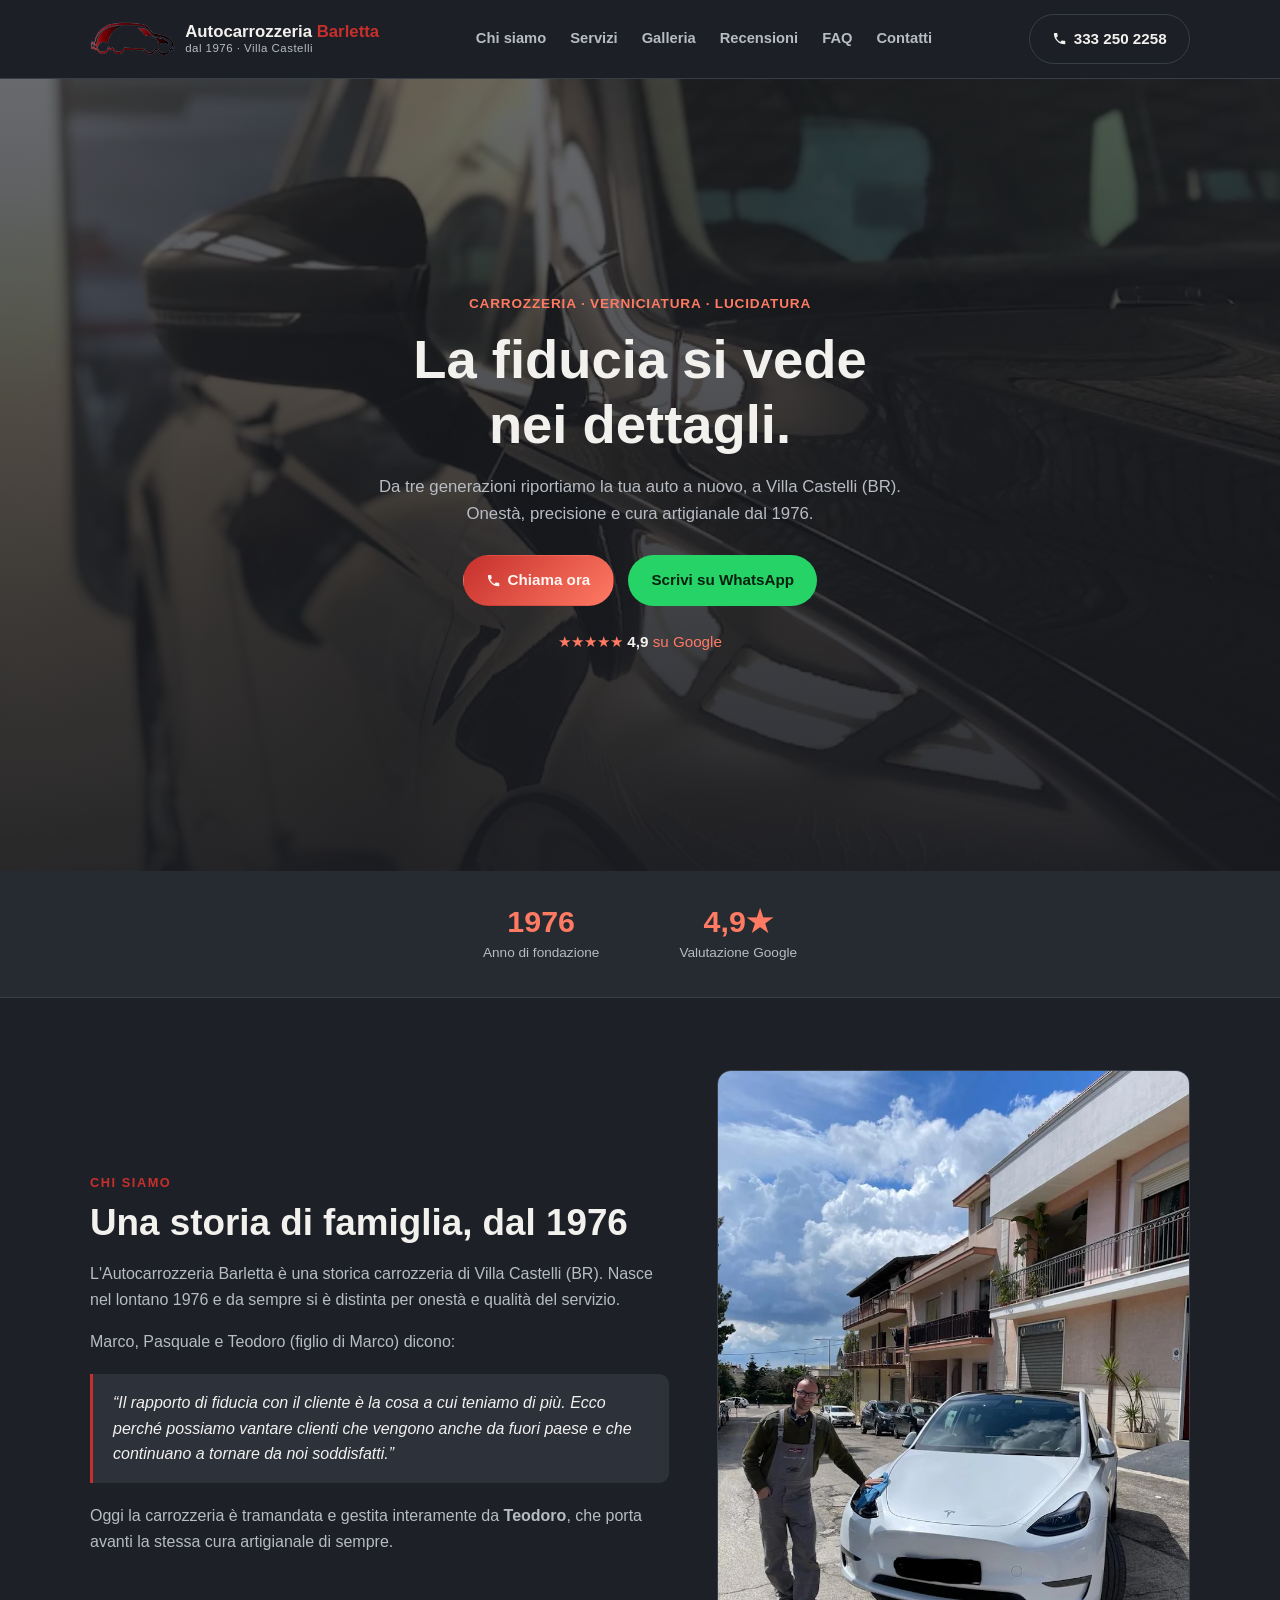
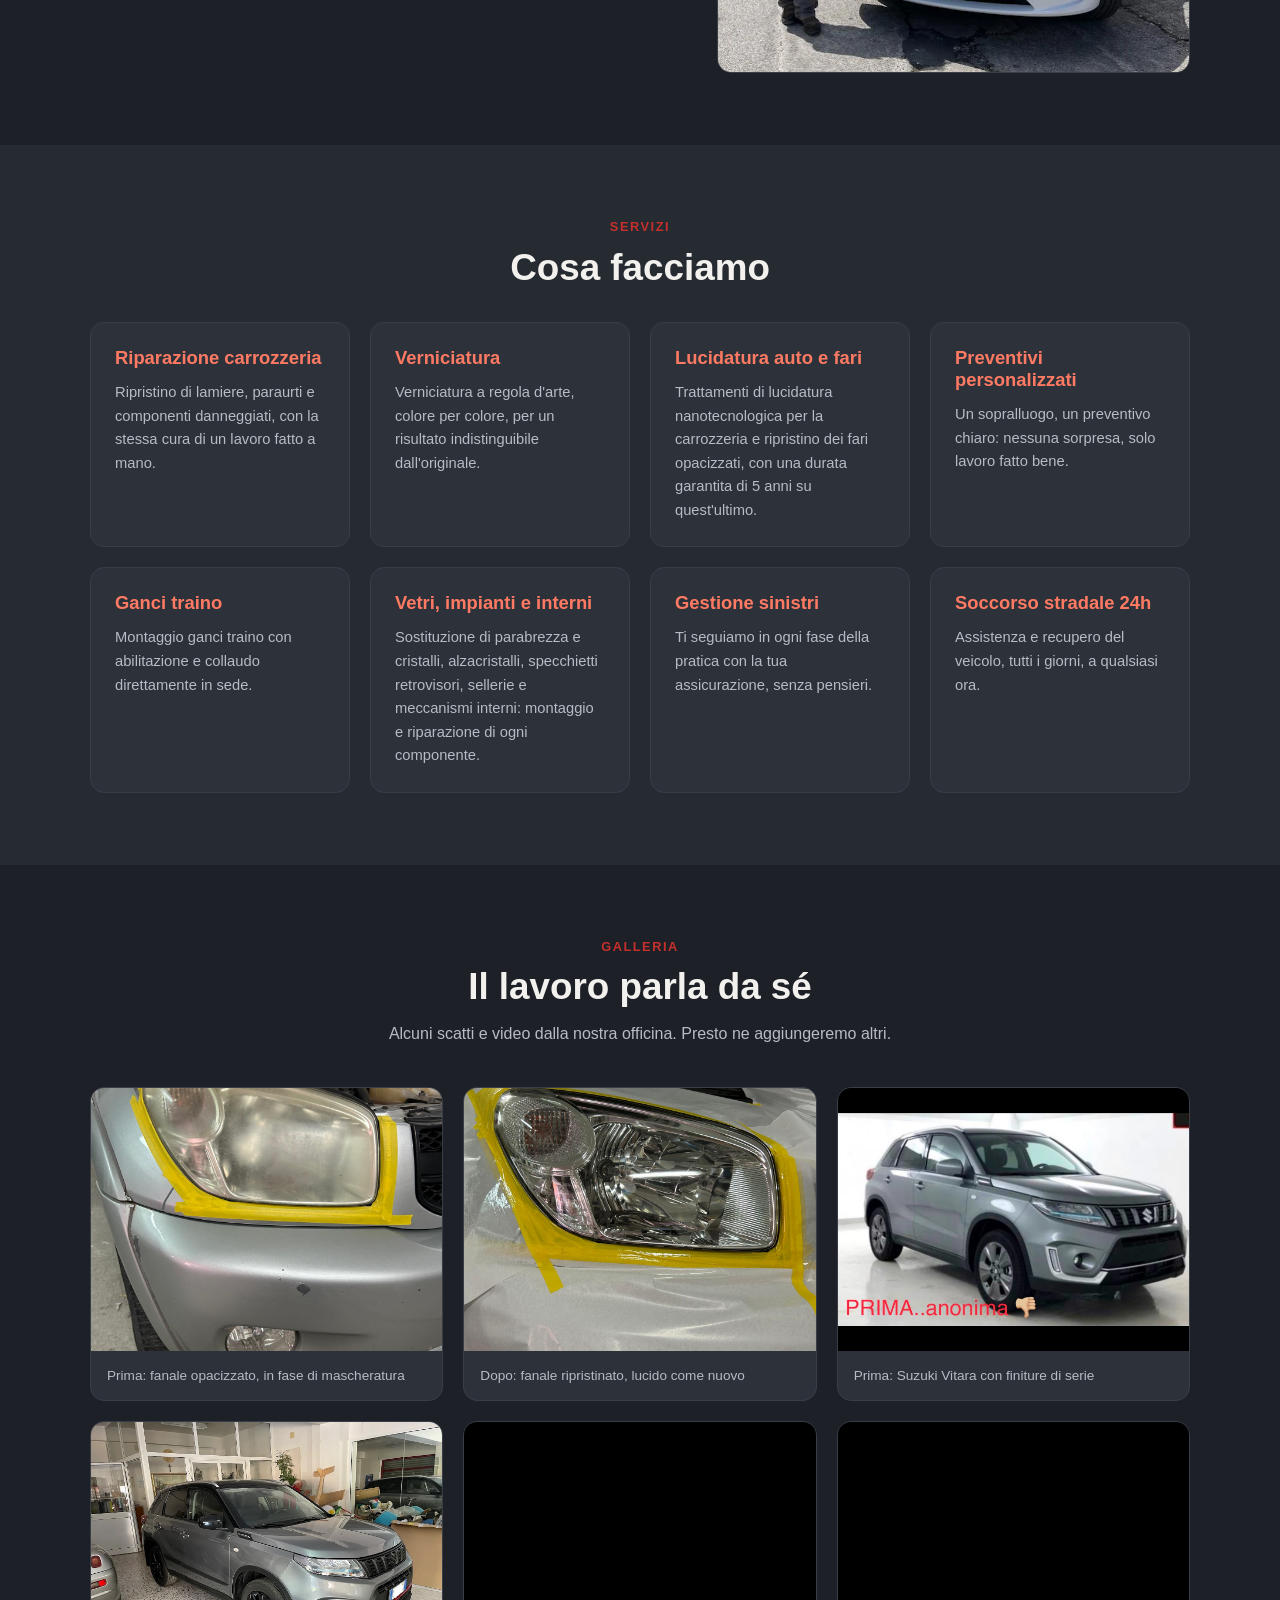
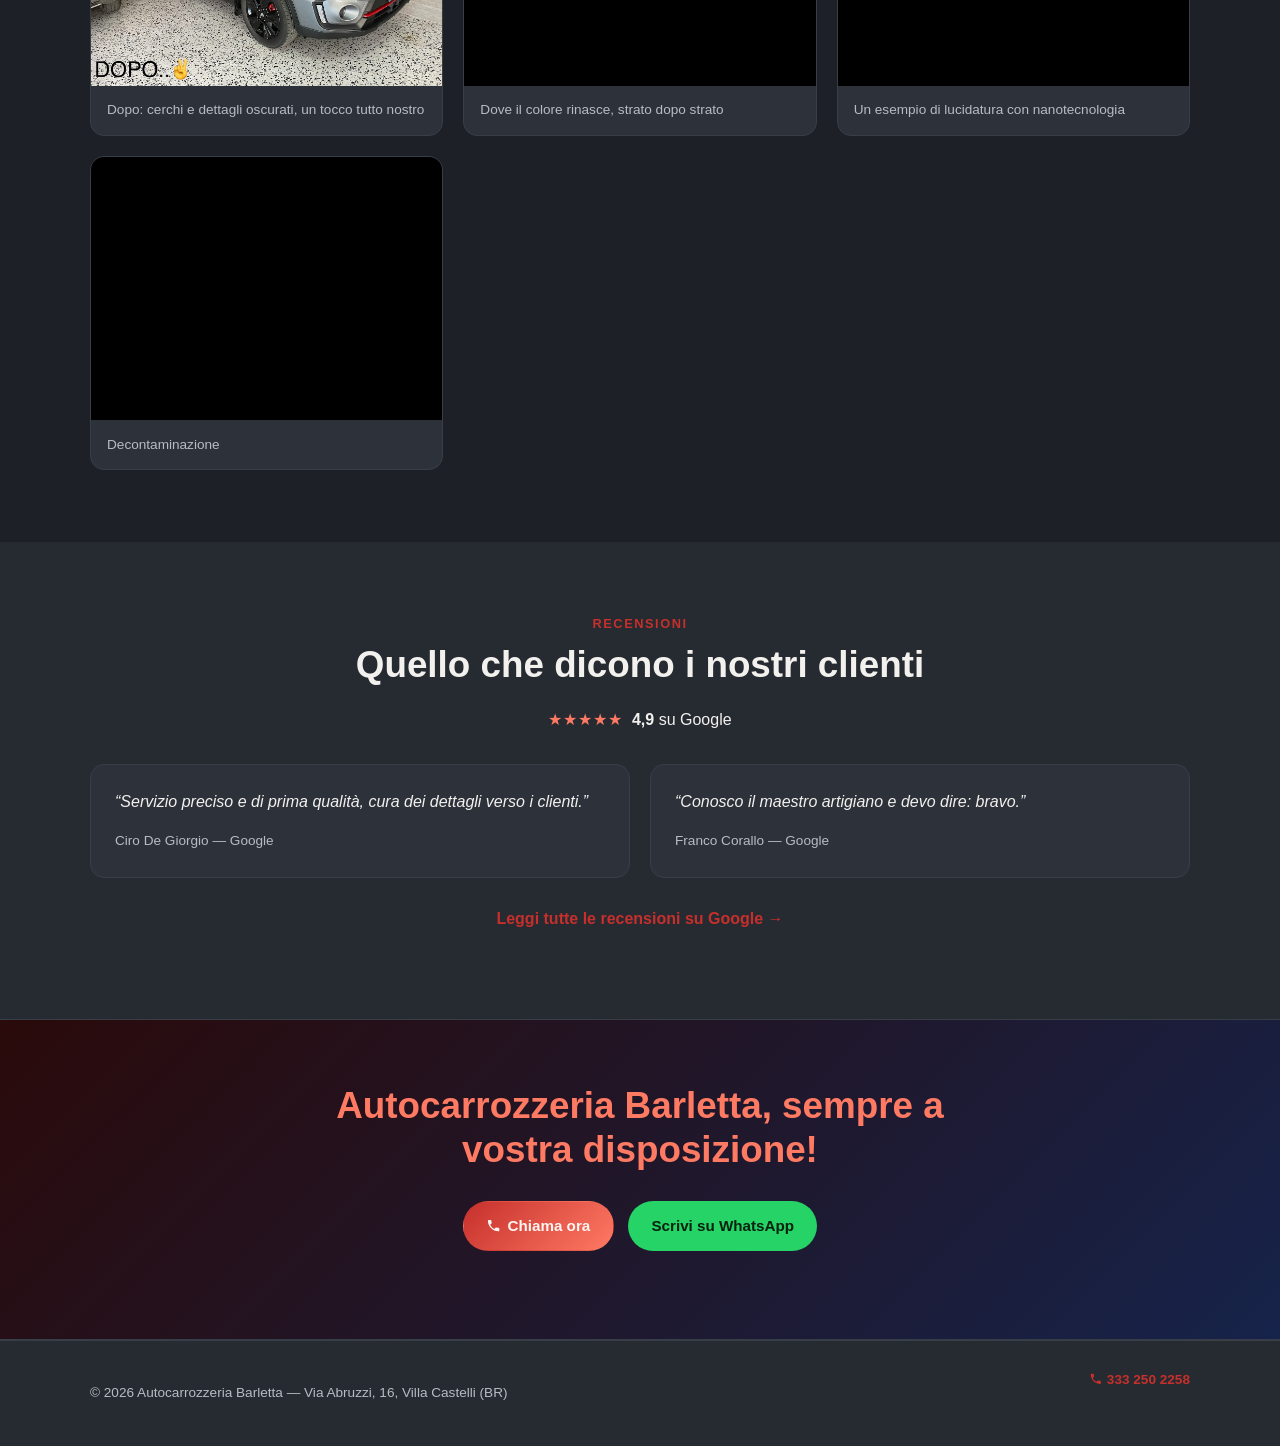
==== index.html @ 43b6ced4 "Ripristina l'autoplay dei video della galleria, rimuove il FAB WhatsApp Aggiunto l'attributo autopla" ====
<!DOCTYPE html>
<html lang="it">
<head>
<!-- Google tag (gtag.js) -->
<script async src="https://www.googletagmanager.com/gtag/js?id=G-PMMYER9CR0"></script>
<script>
  window.dataLayer = window.dataLayer || [];
  function gtag(){dataLayer.push(arguments);}
  gtag('js', new Date());

  gtag('config', 'G-PMMYER9CR0');
</script>
<meta charset="UTF-8">
<meta name="viewport" content="width=device-width, initial-scale=1.0">
<title>Autocarrozzeria Barletta | Carrozzeria a Villa Castelli (BR) dal 1976</title>
<meta name="description" content="Autocarrozzeria Barletta: riparazione carrozzeria, verniciatura, lucidatura fari e nanotecnologica, gestione sinistri, soccorso stradale 24h. A Villa Castelli (BR), al servizio di tutta la Puglia dal 1976.">
<meta name="robots" content="index, follow">
<meta name="author" content="Autocarrozzeria Barletta">
<link rel="canonical" href="https://autocarrozzeriabarletta.github.io/">

<!-- Geo / Local SEO -->
<meta name="geo.region" content="IT-BR">
<meta name="geo.placename" content="Villa Castelli">
<meta name="geo.position" content="40.585276;17.4766417">
<meta name="ICBM" content="40.585276, 17.4766417">

<!-- Open Graph -->
<meta property="og:type" content="business.business">
<meta property="og:locale" content="it_IT">
<meta property="og:title" content="Autocarrozzeria Barletta | Villa Castelli (BR) dal 1976">
<meta property="og:description" content="Riparazione carrozzeria, verniciatura, lucidatura fari e gestione sinistri. Al servizio di Villa Castelli e di tutta la Puglia dal 1976.">
<meta property="og:url" content="https://autocarrozzeriabarletta.github.io/">
<meta property="og:image" content="https://autocarrozzeriabarletta.github.io/assets/img/immagine-sfondo.webp">
<meta property="og:site_name" content="Autocarrozzeria Barletta">

<!-- Twitter Card -->
<meta name="twitter:card" content="summary_large_image">
<meta name="twitter:title" content="Autocarrozzeria Barletta | Villa Castelli (BR) dal 1976">
<meta name="twitter:description" content="Riparazione carrozzeria, verniciatura, lucidatura fari e gestione sinistri. Al servizio di Villa Castelli e di tutta la Puglia dal 1976.">
<meta name="twitter:image" content="https://autocarrozzeriabarletta.github.io/assets/img/immagine-sfondo.webp">

<link rel="icon" href="assets/img/logo-icon.png">
<link rel="stylesheet" href="styles.css?v=3">

<script type="application/ld+json">
{
  "@context": "https://schema.org",
  "@type": "AutoBodyShop",
  "name": "Autocarrozzeria Barletta",
  "image": "https://autocarrozzeriabarletta.github.io/assets/img/immagine-sfondo.webp",
  "logo": "https://autocarrozzeriabarletta.github.io/assets/img/logo.png",
  "url": "https://autocarrozzeriabarletta.github.io/",
  "telephone": "+393332502258",
  "email": "teodorobarletta@gmail.com",
  "priceRange": "€€",
  "foundingDate": "1976",
  "address": {
    "@type": "PostalAddress",
    "streetAddress": "Via Abruzzi, 16",
    "addressLocality": "Villa Castelli",
    "postalCode": "72029",
    "addressRegion": "BR",
    "addressCountry": "IT"
  },
  "geo": {
    "@type": "GeoCoordinates",
    "latitude": 40.585276,
    "longitude": 17.4766417
  },
  "hasMap": "https://www.google.com/maps/place/Autocarrozzeria+Barletta/@40.585276,17.4740668,708m/data=!3m2!1e3!4b1!4m6!3m5!1s0x134657f9acc32b2b:0xba12a68ed8a36a6f!8m2!3d40.585276!4d17.4766417!16s%2Fg%2F1vp2y6l9",
  "openingHoursSpecification": [
    {
      "@type": "OpeningHoursSpecification",
      "dayOfWeek": ["Monday", "Tuesday", "Wednesday", "Thursday", "Friday"],
      "opens": "08:00",
      "closes": "13:00"
    },
    {
      "@type": "OpeningHoursSpecification",
      "dayOfWeek": ["Monday", "Tuesday", "Wednesday", "Thursday", "Friday"],
      "opens": "15:00",
      "closes": "19:00"
    }
  ],
  "areaServed": {
    "@type": "GeoCircle",
    "geoMidpoint": {
      "@type": "GeoCoordinates",
      "latitude": 40.585276,
      "longitude": 17.4766417
    },
    "geoRadius": "300000"
  },
  "aggregateRating": {
    "@type": "AggregateRating",
    "ratingValue": "4.9",
    "reviewCount": "13"
  },
  "review": [
    {
      "@type": "Review",
      "author": { "@type": "Person", "name": "Ciro De Giorgio" },
      "reviewRating": { "@type": "Rating", "ratingValue": "5" },
      "reviewBody": "Servizio preciso e di prima qualità, cura dei dettagli verso i clienti."
    },
    {
      "@type": "Review",
      "author": { "@type": "Person", "name": "Franco Corallo" },
      "reviewRating": { "@type": "Rating", "ratingValue": "5" },
      "reviewBody": "Conosco il maestro artigiano e devo dire: bravo."
    }
  ]
}
</script>
</head>
<body>

<header class="site-header" id="top">
  <div class="container header-inner">
    <a class="brand" href="#top">
      <img class="brand-logo" src="assets/img/logo-icon.png" alt="Autocarrozzeria Barletta">
      <span class="brand-text">
        <span class="brand-name">Autocarrozzeria <strong>Barletta</strong></span>
        <span class="brand-tag">dal 1976 &middot; Villa Castelli</span>
      </span>
    </a>

    <nav class="main-nav" id="main-nav">
      <a href="#chi-siamo">Chi siamo</a>
      <a href="#servizi">Servizi</a>
      <a href="#galleria">Galleria</a>
      <a href="#recensioni">Recensioni</a>
      <a href="faq.html">FAQ</a>
      <a href="contatti.html">Contatti</a>
    </nav>

    <div class="header-actions">
      <a class="btn btn-ghost header-call" href="tel:+393332502258"><svg class="icon-phone" viewBox="0 0 24 24" width="1em" height="1em" fill="currentColor" aria-hidden="true"><path d="M6.62 10.79c1.44 2.83 3.76 5.14 6.59 6.59l2.2-2.2c.27-.27.67-.36 1.02-.24 1.12.37 2.33.57 3.57.57.55 0 1 .45 1 1V20c0 .55-.45 1-1 1-9.39 0-17-7.61-17-17 0-.55.45-1 1-1h3.5c.55 0 1 .45 1 1 0 1.25.2 2.45.57 3.57.11.35.03.74-.25 1.02l-2.2 2.2z"/></svg> 333 250 2258</a>
      <button class="nav-toggle" id="nav-toggle" aria-label="Apri menu" aria-expanded="false">
        <span></span><span></span><span></span>
      </button>
    </div>
  </div>
</header>

<main>

  <!-- HERO -->
  <section class="hero">
    <div class="hero-media" aria-hidden="true">
      <video autoplay muted loop playsinline preload="auto" poster="assets/img/immagine-sfondo.webp">
        <source src="assets/video/lavorazione-1.mp4" type="video/mp4">
      </video>
      <div class="hero-overlay"></div>
    </div>
    <div class="container hero-content">
      <p class="eyelash">Carrozzeria &middot; Verniciatura &middot; Lucidatura</p>
      <h1><span class="reveal-word">La fiducia</span> <span class="reveal-word">si vede</span> <span class="reveal-word">nei dettagli.</span></h1>
      <p class="hero-sub">Da tre generazioni riportiamo la tua auto a nuovo, a Villa Castelli (BR). Onestà, precisione e cura artigianale dal 1976.</p>
      <div class="hero-cta">
        <a class="btn btn-primary" href="tel:+393332502258"><svg class="icon-phone" viewBox="0 0 24 24" width="1em" height="1em" fill="currentColor" aria-hidden="true"><path d="M6.62 10.79c1.44 2.83 3.76 5.14 6.59 6.59l2.2-2.2c.27-.27.67-.36 1.02-.24 1.12.37 2.33.57 3.57.57.55 0 1 .45 1 1V20c0 .55-.45 1-1 1-9.39 0-17-7.61-17-17 0-.55.45-1 1-1h3.5c.55 0 1 .45 1 1 0 1.25.2 2.45.57 3.57.11.35.03.74-.25 1.02l-2.2 2.2z"/></svg> Chiama ora</a>
        <a class="btn btn-whatsapp" href="https://wa.me/393332502258?text=Ciao%2C%20vorrei%20informazioni%20e%20un%20preventivo" target="_blank" rel="noopener">Scrivi su WhatsApp</a>
      </div>
      <p class="hero-rating">★★★★★ <strong>4,9</strong> su Google</p>
    </div>
  </section>

  <!-- STRISCIA NUMERI -->
  <section class="stats-strip">
    <div class="container stats-inner">
      <div class="stat"><strong>1976</strong><span>Anno di fondazione</span></div>
      <div class="stat"><strong>4,9★</strong><span>Valutazione Google</span></div>
    </div>
  </section>

  <!-- CHI SIAMO -->
  <section class="section" id="chi-siamo">
    <div class="container two-col">
      <div class="col-text">
        <p class="kicker">Chi siamo</p>
        <h2>Una storia di famiglia, dal 1976</h2>
        <p>L'Autocarrozzeria Barletta è una storica carrozzeria di Villa Castelli (BR). Nasce nel lontano 1976 e da sempre si è distinta per onestà e qualità del servizio.</p>
        <p>Marco, Pasquale e Teodoro (figlio di Marco) dicono:</p>
        <blockquote>“Il rapporto di fiducia con il cliente è la cosa a cui teniamo di più. Ecco perché possiamo vantare clienti che vengono anche da fuori paese e che continuano a tornare da noi soddisfatti.”</blockquote>
        <p>Oggi la carrozzeria è tramandata e gestita interamente da <strong>Teodoro</strong>, che porta avanti la stessa cura artigianale di sempre.</p>
      </div>
      <div class="col-media">
        <img src="assets/img/teo.webp" alt="Teodoro Barletta al lavoro su un'auto" loading="lazy">
      </div>
    </div>
  </section>

  <!-- SERVIZI -->
  <section class="section section-alt" id="servizi">
    <div class="container">
      <p class="kicker center">Servizi</p>
      <h2 class="center">Cosa facciamo</h2>
      <div class="cards-grid">
        <div class="card">
          <h3>Riparazione carrozzeria</h3>
          <p>Ripristino di lamiere, paraurti e componenti danneggiati, con la stessa cura di un lavoro fatto a mano.</p>
        </div>
        <div class="card">
          <h3>Verniciatura</h3>
          <p>Verniciatura a regola d'arte, colore per colore, per un risultato indistinguibile dall'originale.</p>
        </div>
        <div class="card">
          <h3>Lucidatura auto e fari</h3>
          <p>Trattamenti di lucidatura nanotecnologica per la carrozzeria e ripristino dei fari opacizzati, con una durata garantita di 5 anni su quest'ultimo.</p>
        </div>
        <div class="card">
          <h3>Preventivi personalizzati</h3>
          <p>Un sopralluogo, un preventivo chiaro: nessuna sorpresa, solo lavoro fatto bene.</p>
        </div>
        <div class="card">
          <h3>Ganci traino</h3>
          <p>Montaggio ganci traino con abilitazione e collaudo direttamente in sede.</p>
        </div>
        <div class="card">
          <h3>Vetri, impianti e interni</h3>
          <p>Sostituzione di parabrezza e cristalli, alzacristalli, specchietti retrovisori, sellerie e meccanismi interni: montaggio e riparazione di ogni componente.</p>
        </div>
        <div class="card">
          <h3>Gestione sinistri</h3>
          <p>Ti seguiamo in ogni fase della pratica con la tua assicurazione, senza pensieri.</p>
        </div>
        <div class="card">
          <h3>Soccorso stradale 24h</h3>
          <p>Assistenza e recupero del veicolo, tutti i giorni, a qualsiasi ora.</p>
        </div>
      </div>
    </div>
  </section>

  <!-- GALLERIA -->
  <section class="section" id="galleria">
    <div class="container">
      <p class="kicker center">Galleria</p>
      <h2 class="center">Il lavoro parla da sé</h2>
      <p class="section-sub center">Alcuni scatti e video dalla nostra officina. Presto ne aggiungeremo altri.</p>

      <div class="gallery-grid">
        <figure class="gallery-item">
          <img src="assets/img/fanale-prima.jpeg" alt="Fanale prima del ripristino, ancora opacizzato e in fase di mascheratura" loading="lazy">
          <figcaption>Prima: fanale opacizzato, in fase di mascheratura</figcaption>
        </figure>
        <figure class="gallery-item">
          <img src="assets/img/fanale-dopo.jpeg" alt="Fanale dopo il ripristino, lucido e trasparente come nuovo" loading="lazy">
          <figcaption>Dopo: fanale ripristinato, lucido come nuovo</figcaption>
        </figure>
        <figure class="gallery-item">
          <img class="fit-contain" src="assets/img/vitara-prima.webp" alt="Suzuki Vitara prima della personalizzazione, con finiture di serie" loading="lazy">
          <figcaption>Prima: Suzuki Vitara con finiture di serie</figcaption>
        </figure>
        <figure class="gallery-item">
          <img src="assets/img/vitara-dopo.webp" alt="Suzuki Vitara dopo la personalizzazione, con cerchi e dettagli oscurati" loading="lazy">
          <figcaption>Dopo: cerchi e dettagli oscurati, un tocco tutto nostro</figcaption>
        </figure>
        <figure class="gallery-item">
          <video class="gallery-video" autoplay muted loop preload="metadata" playsinline>
            <source src="assets/video/lavorazione-1.mp4" type="video/mp4">
          </video>
          <figcaption>Dove il colore rinasce, strato dopo strato</figcaption>
        </figure>
        <figure class="gallery-item">
          <video class="gallery-video" autoplay muted loop preload="metadata" playsinline>
            <source src="assets/video/lavorazione-2.mp4" type="video/mp4">
          </video>
          <figcaption>Un esempio di lucidatura con nanotecnologia</figcaption>
        </figure>
        <figure class="gallery-item">
          <video class="gallery-video" autoplay muted loop preload="metadata" playsinline>
            <source src="assets/video/lavorazione-3.mp4" type="video/mp4">
          </video>
          <figcaption>Decontaminazione</figcaption>
        </figure>
      </div>
    </div>
  </section>

  <!-- RECENSIONI -->
  <section class="section section-alt" id="recensioni">
    <div class="container">
      <p class="kicker center">Recensioni</p>
      <h2 class="center">Quello che dicono i nostri clienti</h2>
      <div class="rating-badge center">
        <span class="stars">★★★★★</span>
        <span><strong>4,9</strong> su Google</span>
      </div>
      <div class="reviews-grid">
        <blockquote class="review">
          <p>“Servizio preciso e di prima qualità, cura dei dettagli verso i clienti.”</p>
          <cite>Ciro De Giorgio &mdash; Google</cite>
        </blockquote>
        <blockquote class="review">
          <p>“Conosco il maestro artigiano e devo dire: bravo.”</p>
          <cite>Franco Corallo &mdash; Google</cite>
        </blockquote>
      </div>
      <p class="center reviews-link">
        <a href="https://www.google.com/maps/place/Autocarrozzeria+Barletta/@40.585276,17.4740668,708m/data=!3m2!1e3!4b1!4m6!3m5!1s0x134657f9acc32b2b:0xba12a68ed8a36a6f!8m2!3d40.585276!4d17.4766417!16s%2Fg%2F1vp2y6l9" target="_blank" rel="noopener">Leggi tutte le recensioni su Google →</a>
      </p>
    </div>
  </section>

  <!-- CTA FINALE -->
  <section class="cta-banner">
    <div class="container">
      <h2>Autocarrozzeria Barletta, sempre a vostra disposizione!</h2>
      <div class="hero-cta center">
        <a class="btn btn-primary" href="tel:+393332502258"><svg class="icon-phone" viewBox="0 0 24 24" width="1em" height="1em" fill="currentColor" aria-hidden="true"><path d="M6.62 10.79c1.44 2.83 3.76 5.14 6.59 6.59l2.2-2.2c.27-.27.67-.36 1.02-.24 1.12.37 2.33.57 3.57.57.55 0 1 .45 1 1V20c0 .55-.45 1-1 1-9.39 0-17-7.61-17-17 0-.55.45-1 1-1h3.5c.55 0 1 .45 1 1 0 1.25.2 2.45.57 3.57.11.35.03.74-.25 1.02l-2.2 2.2z"/></svg> Chiama ora</a>
        <a class="btn btn-whatsapp" href="https://wa.me/393332502258?text=Ciao%2C%20vorrei%20informazioni%20e%20un%20preventivo" target="_blank" rel="noopener">Scrivi su WhatsApp</a>
      </div>
    </div>
  </section>

</main>

<footer class="site-footer">
  <div class="container footer-inner">
    <p>&copy; <span id="year"></span> Autocarrozzeria Barletta &mdash; Via Abruzzi, 16, Villa Castelli (BR)</p>
    <a href="tel:+393332502258"><svg class="icon-phone" viewBox="0 0 24 24" width="1em" height="1em" fill="currentColor" aria-hidden="true"><path d="M6.62 10.79c1.44 2.83 3.76 5.14 6.59 6.59l2.2-2.2c.27-.27.67-.36 1.02-.24 1.12.37 2.33.57 3.57.57.55 0 1 .45 1 1V20c0 .55-.45 1-1 1-9.39 0-17-7.61-17-17 0-.55.45-1 1-1h3.5c.55 0 1 .45 1 1 0 1.25.2 2.45.57 3.57.11.35.03.74-.25 1.02l-2.2 2.2z"/></svg> 333 250 2258</a>
  </div>
</footer>

<script src="script.js?v=1"></script>
</body>
</html>
---- styles.css ----
:root {
  --bg: #1d2026;
  --bg-alt: #262a31;
  --card: #2c313a;
  --text: #f2f1ee;
  --text-muted: #b7bcc4;
  --accent: #c6302c;
  --accent-2: #ff7a63;
  --accent-navy: #16234a;
  --border: #383e48;
  --radius: 14px;
  --max-width: 1140px;
}

* { box-sizing: border-box; }

html { scroll-behavior: smooth; }

body {
  margin: 0;
  font-family: -apple-system, BlinkMacSystemFont, "Segoe UI", Roboto, Helvetica, Arial, sans-serif;
  background: var(--bg);
  color: var(--text);
  line-height: 1.6;
}

img, video { max-width: 100%; display: block; }

a { color: inherit; }

.container {
  max-width: var(--max-width);
  margin: 0 auto;
  padding: 0 1.25rem;
}

.kicker {
  text-transform: uppercase;
  letter-spacing: 0.12em;
  font-size: 0.8rem;
  font-weight: 700;
  color: var(--accent);
  margin: 0 0 0.5rem;
}

.center { text-align: center; }

h1, h2, h3 { font-weight: 800; line-height: 1.2; margin: 0 0 0.75rem; }
h2 { font-size: clamp(1.6rem, 3.5vw, 2.3rem); }
h3 { font-size: 1.15rem; }

p { color: var(--text-muted); }

.section-sub { max-width: 560px; margin: 0 auto 2.5rem; }

/* HEADER */
.site-header {
  position: sticky;
  top: 0;
  z-index: 50;
  background: rgba(29, 32, 38, 0.9);
  backdrop-filter: blur(8px);
  border-bottom: 1px solid var(--border);
}

.header-inner {
  display: flex;
  align-items: center;
  justify-content: space-between;
  gap: 1rem;
  padding: 0.85rem 1.25rem;
}

.brand {
  display: flex;
  align-items: center;
  gap: 0.65rem;
  text-decoration: none;
  color: var(--text);
  line-height: 1.15;
}
.brand-logo {
  height: 34px;
  width: auto;
}
.brand-text {
  display: flex;
  flex-direction: column;
}
.brand-name { font-weight: 700; font-size: 1.05rem; }
.brand-name strong { color: var(--accent); }
.brand-tag { font-size: 0.72rem; color: var(--text-muted); letter-spacing: 0.04em; }

.main-nav {
  display: flex;
  gap: 1.5rem;
}
.main-nav a {
  text-decoration: none;
  font-size: 0.92rem;
  font-weight: 600;
  color: var(--text-muted);
}
.main-nav a:hover,
.main-nav a[aria-current="page"] { color: var(--accent); }

.header-actions { display: flex; align-items: center; gap: 0.75rem; }

.header-actions .header-call {
  display: none;
}
@media (min-width: 1024px) {
  .header-actions .header-call { display: inline-flex; }
}

.nav-toggle {
  display: none;
  flex-direction: column;
  justify-content: center;
  gap: 5px;
  width: 40px;
  height: 40px;
  background: transparent;
  border: 1px solid var(--border);
  border-radius: 8px;
  cursor: pointer;
}
.nav-toggle span {
  display: block;
  height: 2px;
  width: 20px;
  margin: 0 auto;
  background: var(--text);
}

/* BUTTONS */
.btn {
  display: inline-flex;
  align-items: center;
  gap: 0.4rem;
  padding: 0.75rem 1.4rem;
  border-radius: 999px;
  font-weight: 700;
  font-size: 0.95rem;
  text-decoration: none;
  border: 1px solid transparent;
  cursor: pointer;
  transition: transform 0.15s ease, opacity 0.15s ease;
}
.btn:hover { transform: translateY(-1px); }

.icon-phone {
  vertical-align: -0.15em;
  flex-shrink: 0;
}

.btn-primary {
  background: linear-gradient(135deg, var(--accent), var(--accent-2));
  color: #fff5f2;
}
.btn-ghost {
  background: transparent;
  border-color: var(--border);
  color: var(--text);
}
.btn-whatsapp {
  background: #25d366;
  color: #06210f;
}

/* HERO */
.hero {
  position: relative;
  min-height: 88vh;
  display: flex;
  align-items: center;
  overflow: hidden;
}
.hero-media {
  position: absolute;
  inset: 0;
  z-index: 0;
}
.hero-media img,
.hero-media video {
  width: 100%;
  height: 100%;
  object-fit: cover;
  object-position: 50% 50%;
}
.hero-overlay {
  position: absolute;
  inset: 0;
  background: linear-gradient(180deg, rgba(24,26,31,0.65) 0%, rgba(24,26,31,0.8) 55%, rgba(24,26,31,0.92) 100%);
}
.hero-content {
  position: relative;
  z-index: 1;
  padding-top: 4rem;
  padding-bottom: 4rem;
  max-width: 720px;
  margin: 0 auto;
  text-align: center;
}
.eyelash {
  color: var(--accent-2);
  font-weight: 700;
  letter-spacing: 0.06em;
  text-transform: uppercase;
  font-size: 0.85rem;
  margin-bottom: 0.75rem;
}
.hero h1 {
  font-size: clamp(2.1rem, 5vw, 3.4rem);
  margin-bottom: 1rem;
}
.hero-sub {
  font-size: 1.05rem;
  max-width: 540px;
  margin: 0 auto 1.75rem;
}
.hero-cta { display: flex; flex-wrap: wrap; justify-content: center; gap: 0.9rem; margin-bottom: 1.5rem; }
.hero-rating { font-size: 0.95rem; color: var(--accent-2); }
.hero-rating strong { color: var(--text); }

@keyframes heroFadeUp {
  from { opacity: 0; transform: translateY(18px); }
  to { opacity: 1; transform: translateY(0); }
}
.hero-content .eyelash,
.hero-content h1 .reveal-word,
.hero-content .hero-sub,
.hero-content .hero-cta,
.hero-content .hero-rating {
  opacity: 0;
  animation: heroFadeUp 0.8s ease forwards;
}
.hero-content h1 .reveal-word { display: inline-block; }
.hero-content .eyelash { animation-delay: 0.1s; }
.hero-content h1 .reveal-word:nth-child(1) { animation-delay: 0.35s; }
.hero-content h1 .reveal-word:nth-child(2) { animation-delay: 1s; }
.hero-content h1 .reveal-word:nth-child(3) { animation-delay: 1.65s; }
.hero-content .hero-sub { animation-delay: 2.4s; }
.hero-content .hero-cta { animation-delay: 2.7s; }
.hero-content .hero-rating { animation-delay: 3s; }

@media (prefers-reduced-motion: reduce) {
  .hero-content .eyelash,
  .hero-content h1 .reveal-word,
  .hero-content .hero-sub,
  .hero-content .hero-cta,
  .hero-content .hero-rating {
    opacity: 1;
    animation: none;
  }
}

/* STATS STRIP */
.stats-strip {
  background: var(--bg-alt);
  border-bottom: 1px solid var(--border);
  padding: 2rem 0;
}
.stats-inner {
  display: flex;
  justify-content: center;
  gap: clamp(2rem, 8vw, 5rem);
  flex-wrap: wrap;
  text-align: center;
}
.stat strong {
  display: block;
  font-size: 1.9rem;
  font-weight: 800;
  color: var(--accent-2);
  line-height: 1.2;
}
.stat span {
  font-size: 0.85rem;
  color: var(--text-muted);
}

/* SECTIONS */
.section { padding: 4.5rem 0; }
.section-alt { background: var(--bg-alt); }

.two-col {
  display: grid;
  grid-template-columns: 1.1fr 0.9fr;
  gap: 3rem;
  align-items: center;
}
.col-media img {
  border-radius: var(--radius);
  border: 1px solid var(--border);
}

blockquote {
  margin: 1.25rem 0;
  padding: 1rem 1.25rem;
  border-left: 3px solid var(--accent);
  background: var(--card);
  border-radius: 0 10px 10px 0;
  font-style: italic;
  color: var(--text);
}

/* CARDS */
.cards-grid {
  display: grid;
  grid-template-columns: repeat(4, 1fr);
  gap: 1.25rem;
  margin-top: 2rem;
}
.card {
  background: var(--card);
  border: 1px solid var(--border);
  border-radius: var(--radius);
  padding: 1.5rem;
}
.card h3 { color: var(--accent-2); }
.card p { margin: 0; font-size: 0.92rem; }

.cards-grid .card {
  opacity: 0;
  transform: translateY(20px);
  transition: opacity 1.5s ease, transform 1.5s ease;
}
.cards-grid.in-view .card {
  opacity: 1;
  transform: translateY(0);
}
.cards-grid .card:nth-child(1) { transition-delay: 0s; }
.cards-grid .card:nth-child(2) { transition-delay: 0.4s; }
.cards-grid .card:nth-child(3) { transition-delay: 0.8s; }
.cards-grid .card:nth-child(4) { transition-delay: 1.2s; }
.cards-grid .card:nth-child(5) { transition-delay: 1.6s; }
.cards-grid .card:nth-child(6) { transition-delay: 2s; }
.cards-grid .card:nth-child(7) { transition-delay: 2.4s; }
.cards-grid .card:nth-child(8) { transition-delay: 2.8s; }

@media (prefers-reduced-motion: reduce) {
  .cards-grid .card {
    opacity: 1;
    transform: none;
    transition: none;
  }
}

/* GALLERY */
.gallery-grid {
  display: grid;
  grid-template-columns: repeat(3, 1fr);
  gap: 1.25rem;
  margin-top: 2rem;
}
.gallery-item {
  margin: 0;
  background: var(--card);
  border: 1px solid var(--border);
  border-radius: var(--radius);
  overflow: hidden;
}
.gallery-item img, .gallery-item video { width: 100%; aspect-ratio: 4/3; object-fit: cover; background: #000; }
.gallery-item img.fit-contain { object-fit: contain; }
.gallery-item figcaption {
  padding: 0.85rem 1rem;
  font-size: 0.85rem;
  color: var(--text-muted);
}

/* REVIEWS */
.rating-badge {
  display: flex;
  justify-content: center;
  align-items: center;
  gap: 0.6rem;
  margin: 1.25rem 0 2rem;
  font-size: 1rem;
}
.stars { color: var(--accent-2); letter-spacing: 0.05em; }
.reviews-grid {
  display: grid;
  grid-template-columns: repeat(2, 1fr);
  gap: 1.25rem;
}
.review {
  margin: 0;
  background: var(--card);
  border: 1px solid var(--border);
  border-radius: var(--radius);
  padding: 1.5rem;
}
.review p { color: var(--text); font-style: italic; margin: 0 0 0.75rem; }
.review cite { font-size: 0.85rem; color: var(--text-muted); font-style: normal; }
.reviews-link { margin-top: 1.75rem; }
.reviews-link a { color: var(--accent); text-decoration: none; font-weight: 600; }

/* FAQ */
.faq-list {
  max-width: 720px;
  margin: 2rem auto 0;
  display: flex;
  flex-direction: column;
  gap: 0.75rem;
}
.faq-item {
  background: var(--card);
  border: 1px solid var(--border);
  border-radius: var(--radius);
  padding: 1.1rem 1.4rem;
}
.faq-item summary {
  cursor: pointer;
  font-weight: 700;
  color: var(--text);
  list-style: none;
  display: flex;
  align-items: center;
  justify-content: space-between;
  gap: 1rem;
}
.faq-item summary::-webkit-details-marker { display: none; }
.faq-item summary::after {
  content: "+";
  color: var(--accent);
  font-size: 1.3rem;
  font-weight: 800;
  flex-shrink: 0;
}
.faq-item[open] summary::after { content: "\2212"; }
.faq-item p {
  margin: 0.85rem 0 0;
  font-size: 0.95rem;
}

/* CONTACT */
.contact-list { list-style: none; padding: 0; margin: 0 0 2rem; }
.contact-list li {
  padding: 1rem 0;
  border-bottom: 1px solid var(--border);
}
.contact-list li:first-child { padding-top: 0; }
.contact-list a { color: var(--accent); text-decoration: none; font-weight: 600; }
.service-area { font-size: 0.9rem; margin-bottom: 1.5rem; }
.contact-cta { display: flex; gap: 0.9rem; flex-wrap: wrap; }

.map-wrap {
  border-radius: var(--radius);
  overflow: hidden;
  border: 1px solid var(--border);
  min-height: 320px;
}
.map-wrap iframe {
  width: 100%;
  height: 100%;
  min-height: 320px;
  border: 0;
}

/* CTA BANNER */
.cta-banner {
  padding: 4rem 0;
  text-align: center;
  background: linear-gradient(135deg, #2a0a0a, var(--accent-navy));
  border-top: 1px solid var(--border);
  border-bottom: 1px solid var(--border);
}
.cta-banner h2 {
  color: var(--accent-2);
  max-width: 700px;
  margin: 0 auto 1.75rem;
}
.hero-cta.center { justify-content: center; }

/* FOOTER */
.site-footer {
  border-top: 1px solid var(--border);
  padding: 1.75rem 0;
  background: var(--bg-alt);
}
.footer-inner {
  display: flex;
  justify-content: space-between;
  flex-wrap: wrap;
  gap: 0.5rem;
  font-size: 0.85rem;
  color: var(--text-muted);
}
.footer-inner a { color: var(--accent); text-decoration: none; font-weight: 600; }

/* RESPONSIVE */
@media (max-width: 900px) {
  .cards-grid { grid-template-columns: repeat(2, 1fr); }
  .gallery-grid { grid-template-columns: repeat(2, 1fr); }
  .reviews-grid { grid-template-columns: 1fr; }
  .two-col { grid-template-columns: 1fr; }
  .col-media { order: -1; }
}

@media (max-width: 720px) {
  .main-nav {
    position: fixed;
    top: 64px;
    left: 0;
    right: 0;
    background: var(--bg);
    border-bottom: 1px solid var(--border);
    flex-direction: column;
    padding: 1rem 1.25rem 1.5rem;
    gap: 0.25rem;
    transform: translateY(-130%);
    transition: transform 0.25s ease;
  }
  .main-nav.open { transform: translateY(0); }
  .main-nav a { padding: 0.6rem 0; border-bottom: 1px solid var(--border); }
  .nav-toggle { display: flex; }
  .cards-grid { grid-template-columns: 1fr 1fr; }
  .gallery-grid { grid-template-columns: 1fr; }
  .hero { min-height: 0; }
  .hero-content { padding-top: 3rem; padding-bottom: 3rem; }
}

@media (max-width: 480px) {
  .cards-grid { grid-template-columns: 1fr; }
  .hero-cta { flex-direction: column; align-items: stretch; }
  .hero-cta .btn { justify-content: center; }
}
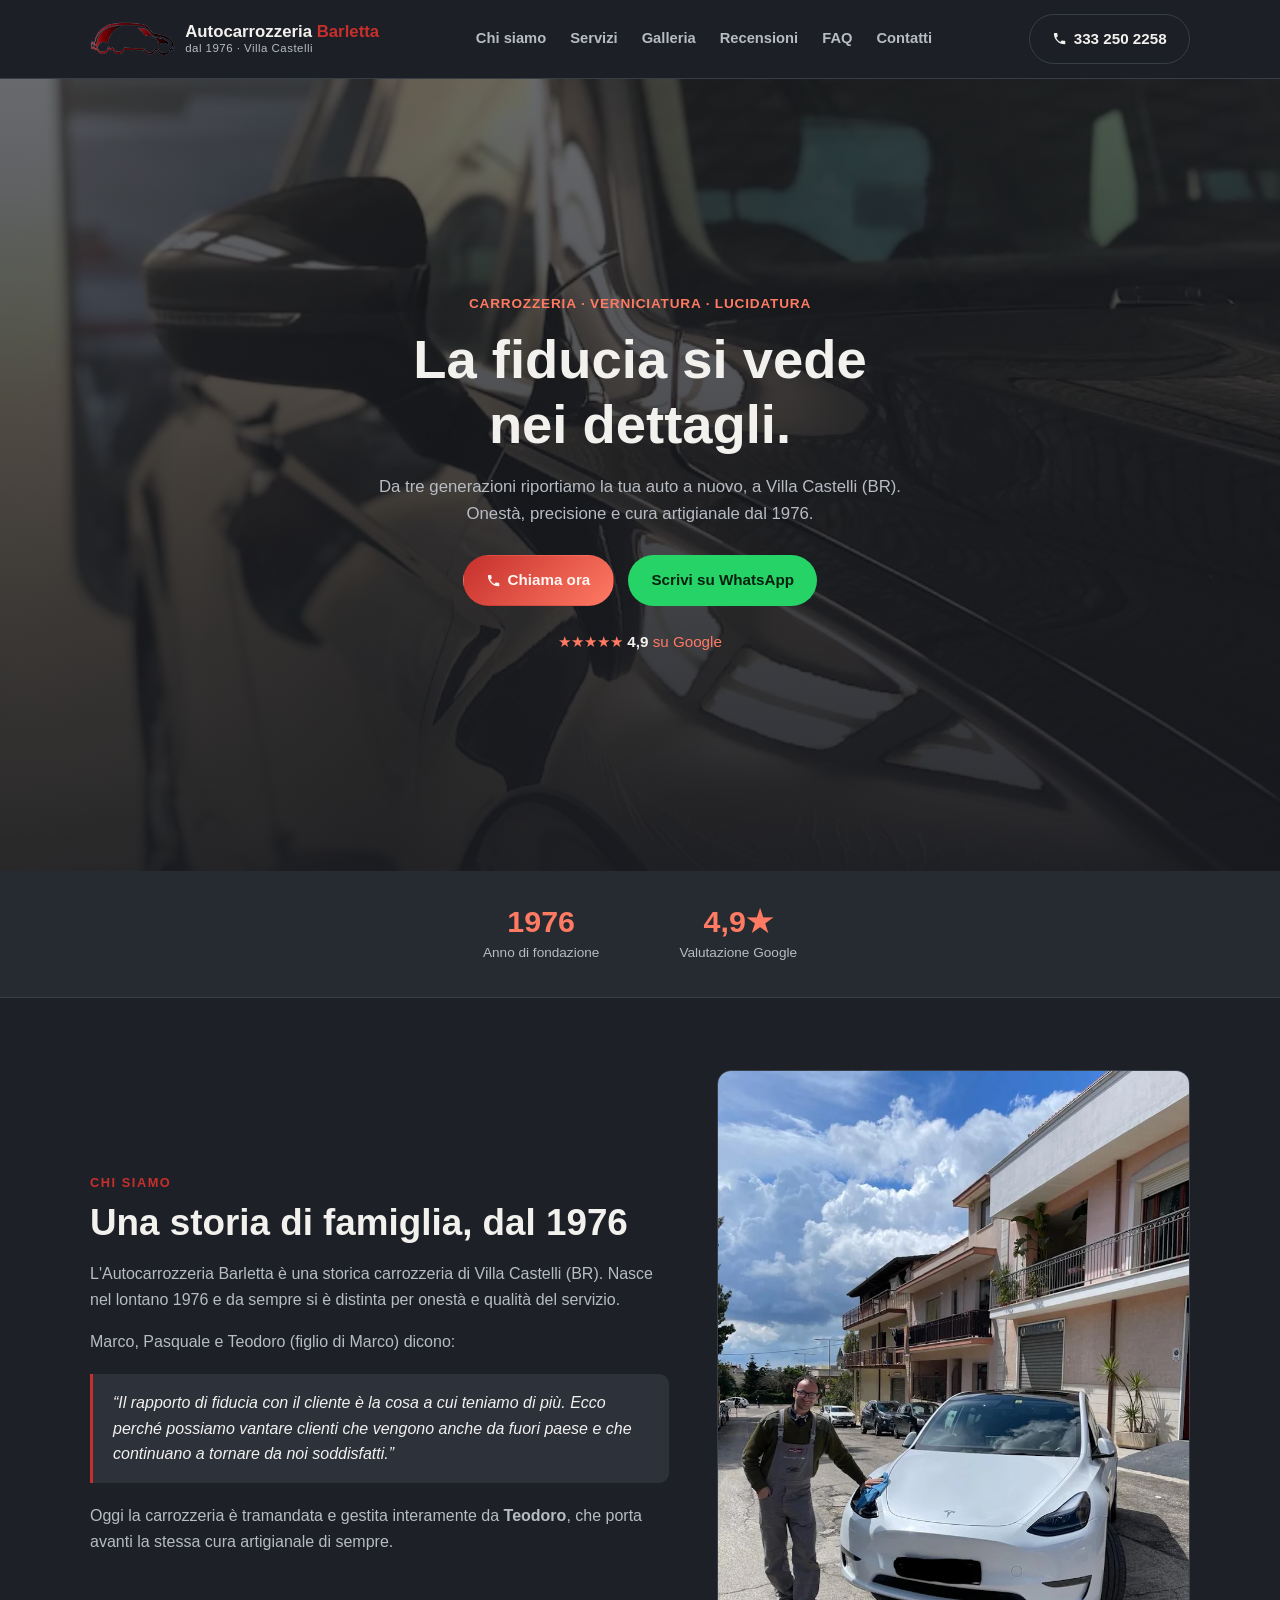
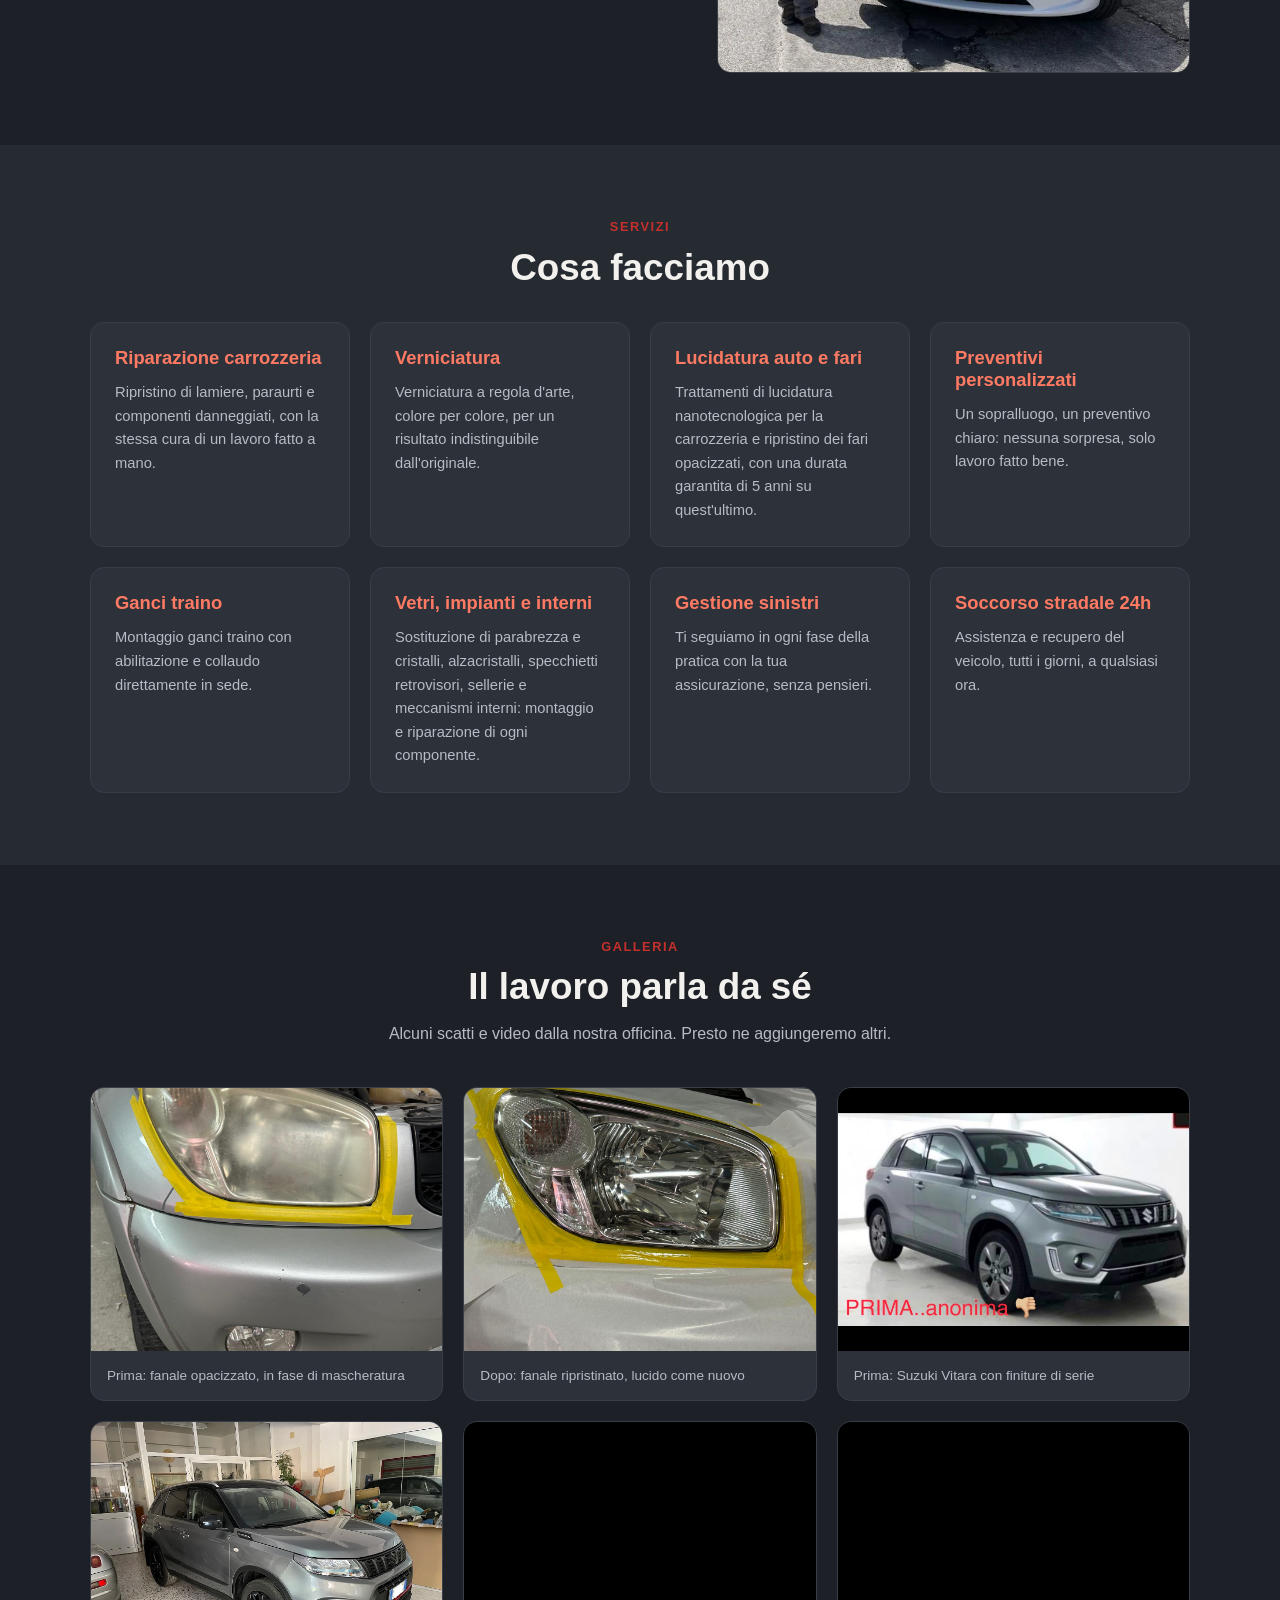
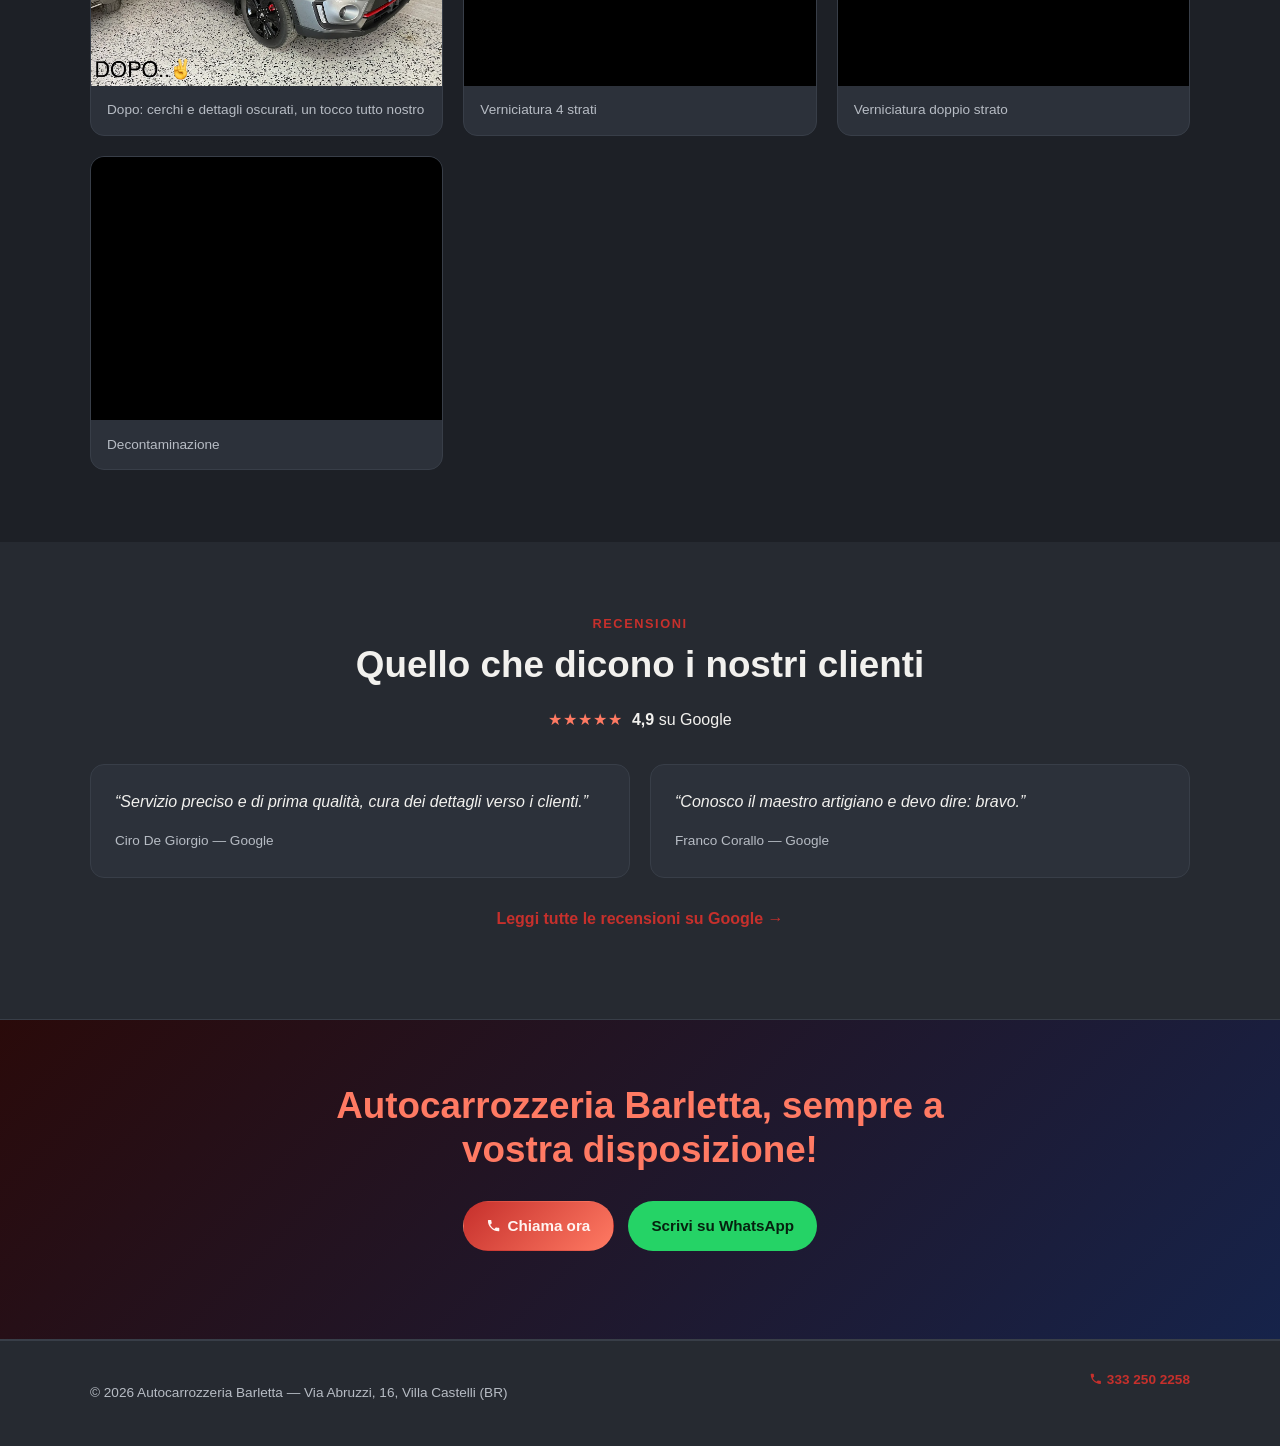
==== commit a3e5d6ac: "Aggiorna le didascalie dei video di verniciatura nella galleria" ====
--- a/index.html
+++ b/index.html
@@ -257,16 +257,16 @@
           <figcaption>Dopo: cerchi e dettagli oscurati, un tocco tutto nostro</figcaption>
         </figure>
         <figure class="gallery-item">
-          <video class="gallery-video" autoplay muted loop preload="metadata" playsinline>
+          <video class="gallery-video" muted loop preload="metadata" playsinline>
             <source src="assets/video/lavorazione-1.mp4" type="video/mp4">
           </video>
-          <figcaption>Dove il colore rinasce, strato dopo strato</figcaption>
+          <figcaption>Verniciatura 4 strati</figcaption>
         </figure>
         <figure class="gallery-item">
           <video class="gallery-video" autoplay muted loop preload="metadata" playsinline>
             <source src="assets/video/lavorazione-2.mp4" type="video/mp4">
           </video>
-          <figcaption>Un esempio di lucidatura con nanotecnologia</figcaption>
+          <figcaption>Verniciatura doppio strato</figcaption>
         </figure>
         <figure class="gallery-item">
           <video class="gallery-video" autoplay muted loop preload="metadata" playsinline>
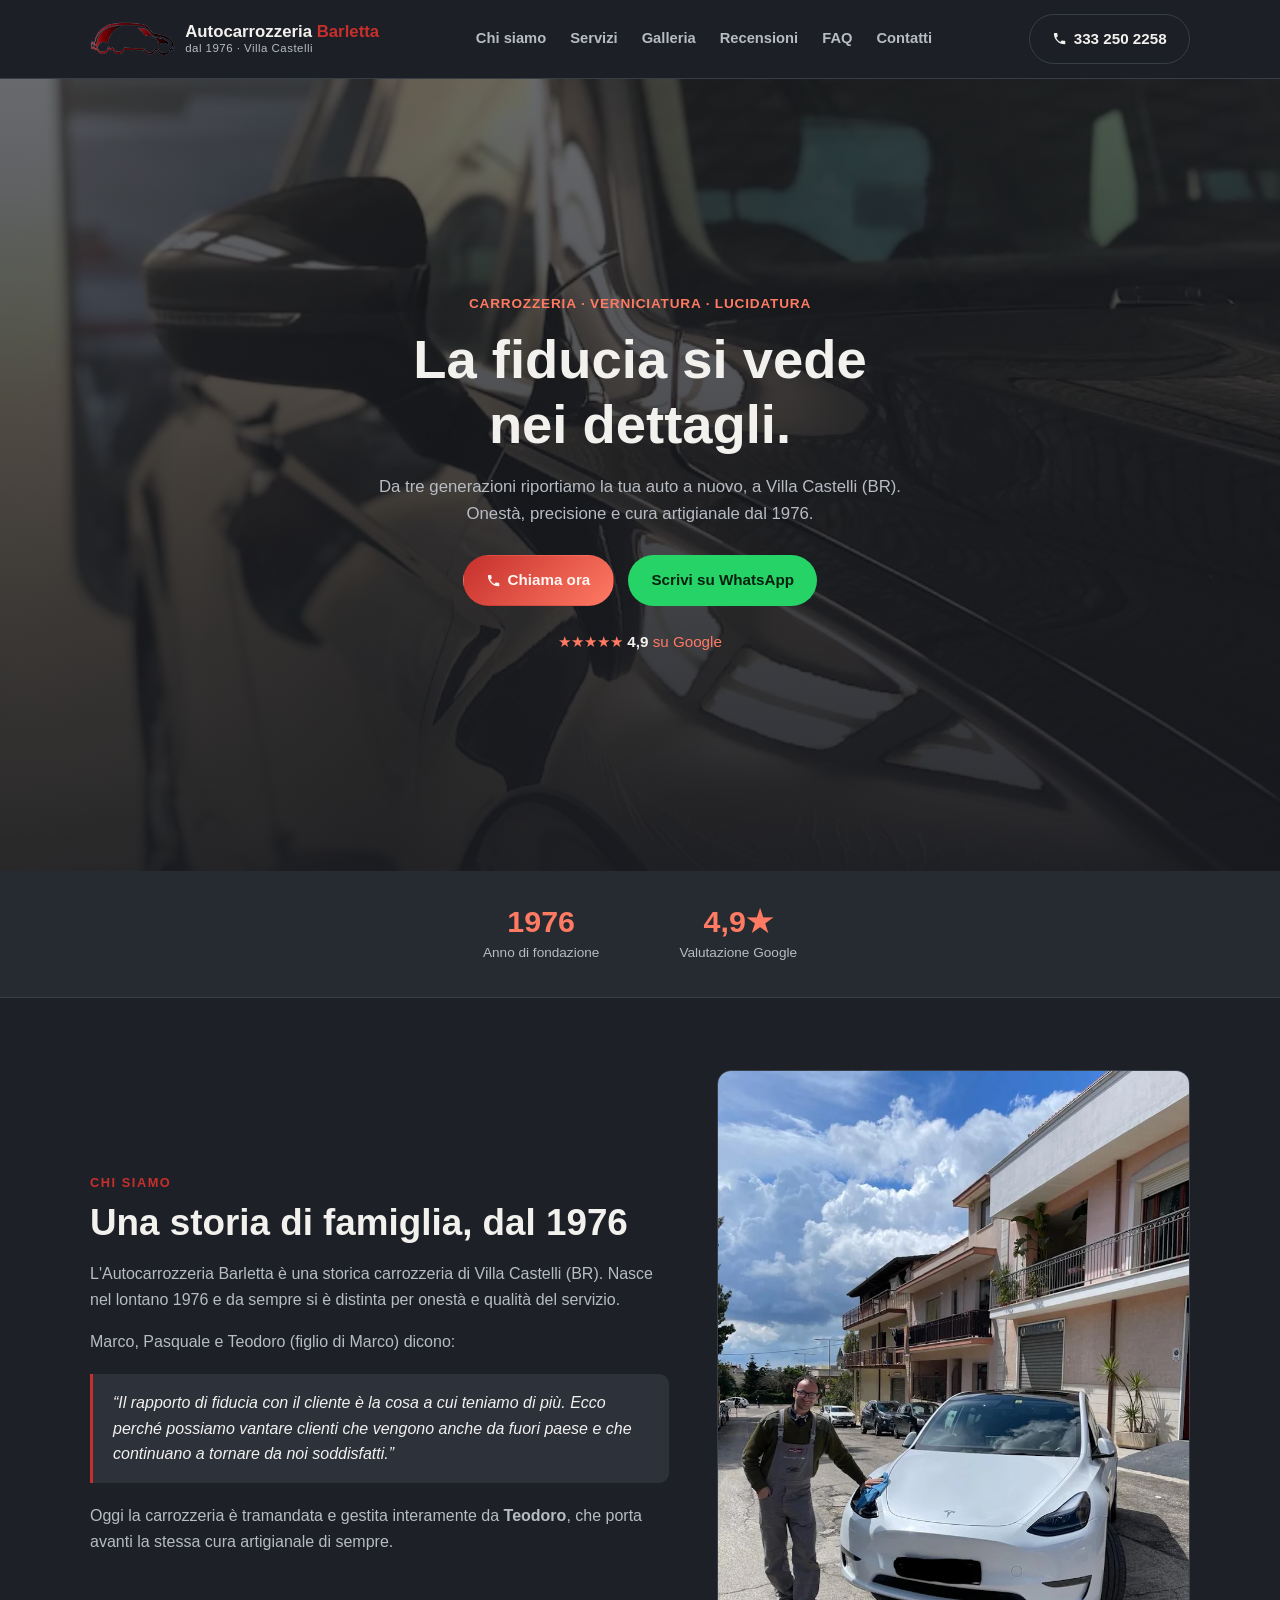
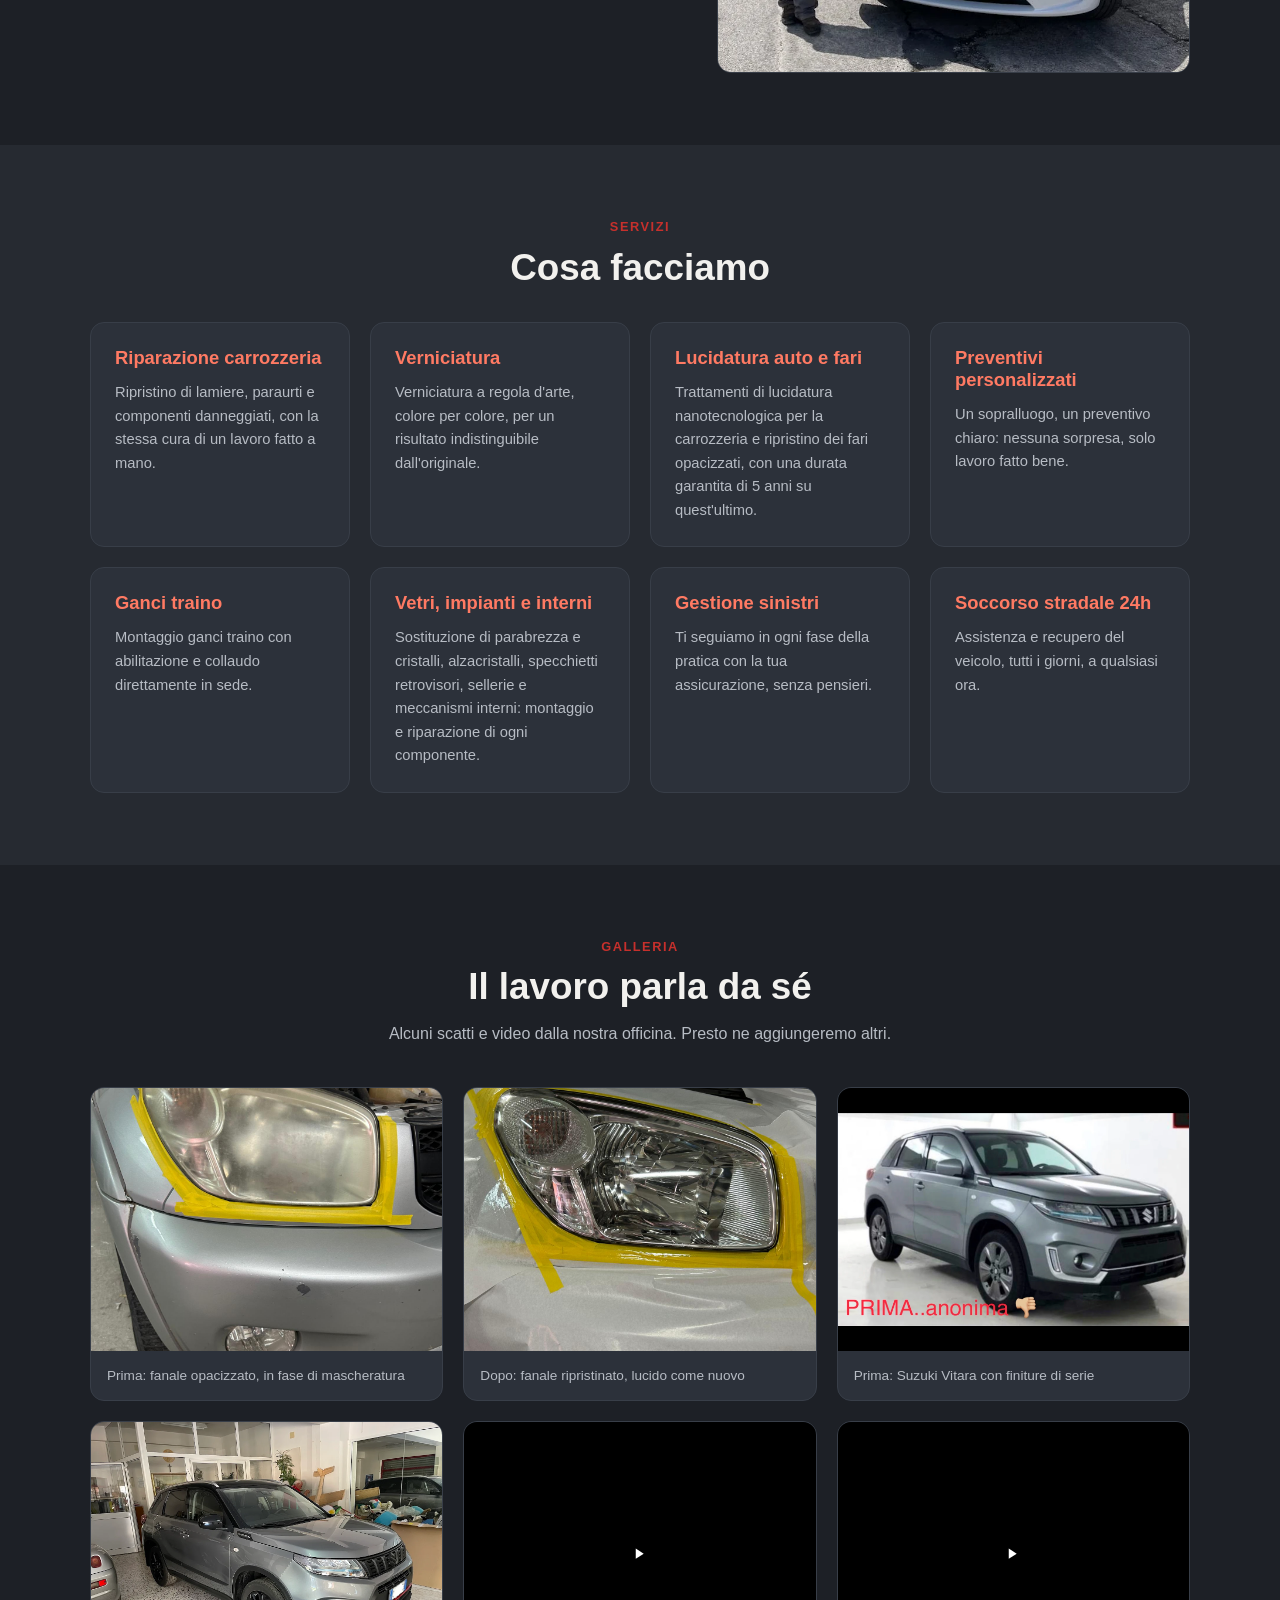
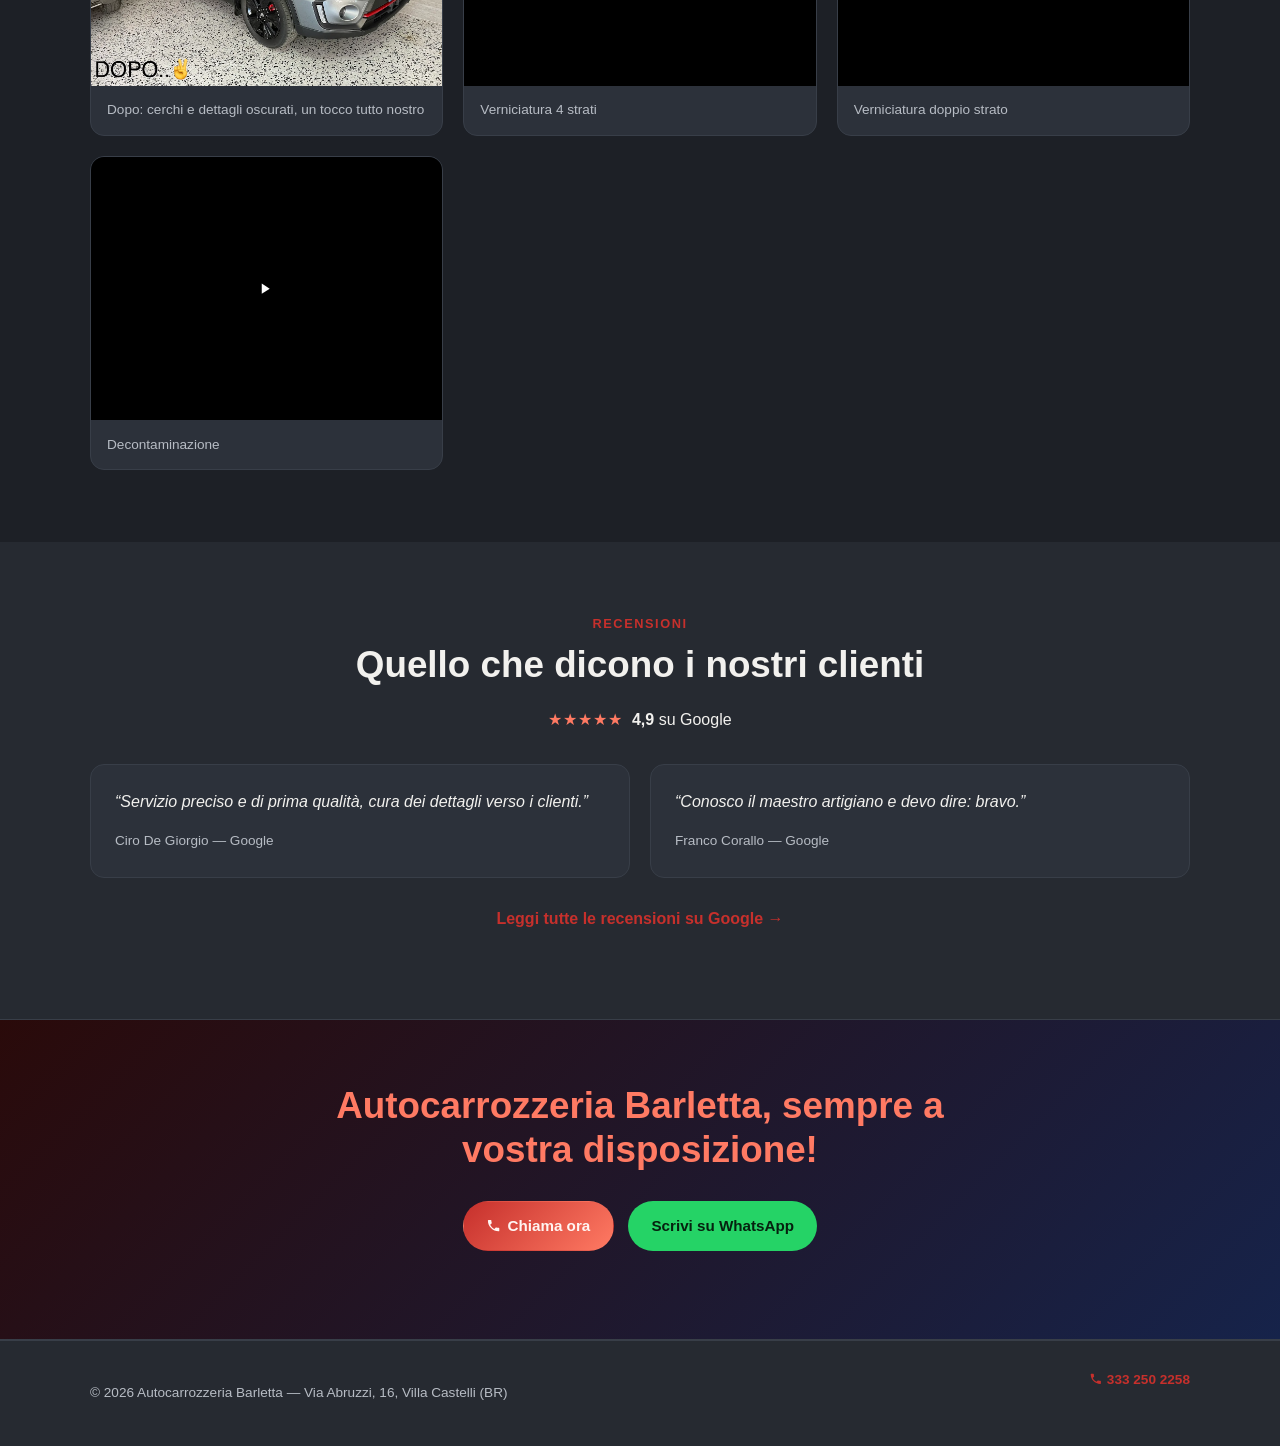
==== commit c3fc22b8: "Differenzia il comportamento dei video della galleria tra mobile e desktop Su desktop i video mostra" ====
--- a/index.html
+++ b/index.html
@@ -40,7 +40,7 @@
 <meta name="twitter:image" content="https://autocarrozzeriabarletta.github.io/assets/img/immagine-sfondo.webp">
 
 <link rel="icon" href="assets/img/logo-icon.png">
-<link rel="stylesheet" href="styles.css?v=3">
+<link rel="stylesheet" href="styles.css?v=4">
 
 <script type="application/ld+json">
 {
@@ -149,7 +149,7 @@
   <section class="hero">
     <div class="hero-media" aria-hidden="true">
       <video autoplay muted loop playsinline preload="auto" poster="assets/img/immagine-sfondo.webp">
-        <source src="assets/video/lavorazione-1.mp4" type="video/mp4">
+        <source src="assets/video/hero-sfondo.mp4" type="video/mp4">
       </video>
       <div class="hero-overlay"></div>
     </div>
@@ -257,21 +257,36 @@
           <figcaption>Dopo: cerchi e dettagli oscurati, un tocco tutto nostro</figcaption>
         </figure>
         <figure class="gallery-item">
-          <video class="gallery-video" muted loop preload="metadata" playsinline>
-            <source src="assets/video/lavorazione-1.mp4" type="video/mp4">
-          </video>
+          <div class="video-wrap">
+            <video class="gallery-video" muted loop preload="metadata" playsinline>
+              <source src="assets/video/lavorazione-1.mp4" type="video/mp4">
+            </video>
+            <button class="video-play-btn" type="button" aria-label="Riproduci video">
+              <svg viewBox="0 0 24 24" width="1.3em" height="1.3em" fill="currentColor" aria-hidden="true"><path d="M8 5v14l11-7z"/></svg>
+            </button>
+          </div>
           <figcaption>Verniciatura 4 strati</figcaption>
         </figure>
         <figure class="gallery-item">
-          <video class="gallery-video" autoplay muted loop preload="metadata" playsinline>
-            <source src="assets/video/lavorazione-2.mp4" type="video/mp4">
-          </video>
+          <div class="video-wrap">
+            <video class="gallery-video" muted loop preload="metadata" playsinline>
+              <source src="assets/video/lavorazione-2.mp4" type="video/mp4">
+            </video>
+            <button class="video-play-btn" type="button" aria-label="Riproduci video">
+              <svg viewBox="0 0 24 24" width="1.3em" height="1.3em" fill="currentColor" aria-hidden="true"><path d="M8 5v14l11-7z"/></svg>
+            </button>
+          </div>
           <figcaption>Verniciatura doppio strato</figcaption>
         </figure>
         <figure class="gallery-item">
-          <video class="gallery-video" autoplay muted loop preload="metadata" playsinline>
-            <source src="assets/video/lavorazione-3.mp4" type="video/mp4">
-          </video>
+          <div class="video-wrap">
+            <video class="gallery-video" muted loop preload="metadata" playsinline>
+              <source src="assets/video/lavorazione-3.mp4" type="video/mp4">
+            </video>
+            <button class="video-play-btn" type="button" aria-label="Riproduci video">
+              <svg viewBox="0 0 24 24" width="1.3em" height="1.3em" fill="currentColor" aria-hidden="true"><path d="M8 5v14l11-7z"/></svg>
+            </button>
+          </div>
           <figcaption>Decontaminazione</figcaption>
         </figure>
       </div>
@@ -323,6 +338,6 @@
   </div>
 </footer>
 
-<script src="script.js?v=1"></script>
+<script src="script.js?v=2"></script>
 </body>
 </html>
--- a/styles.css
+++ b/styles.css
@@ -363,6 +363,26 @@
 }
 .gallery-item img, .gallery-item video { width: 100%; aspect-ratio: 4/3; object-fit: cover; background: #000; }
 .gallery-item img.fit-contain { object-fit: contain; }
+.video-wrap { position: relative; }
+.video-play-btn {
+  position: absolute;
+  inset: 0;
+  margin: auto;
+  width: 56px;
+  height: 56px;
+  border-radius: 50%;
+  border: none;
+  background: rgba(0, 0, 0, 0.55);
+  color: #fff;
+  display: flex;
+  align-items: center;
+  justify-content: center;
+  padding-left: 3px;
+  cursor: pointer;
+  transition: background 0.15s ease, transform 0.15s ease;
+}
+.video-play-btn:hover { background: var(--accent); transform: scale(1.05); }
+.video-play-btn[hidden] { display: none; }
 .gallery-item figcaption {
   padding: 0.85rem 1rem;
   font-size: 0.85rem;
@@ -519,6 +539,7 @@
   .gallery-grid { grid-template-columns: 1fr; }
   .hero { min-height: 0; }
   .hero-content { padding-top: 3rem; padding-bottom: 3rem; }
+  .video-play-btn { display: none; }
 }
 
 @media (max-width: 480px) {
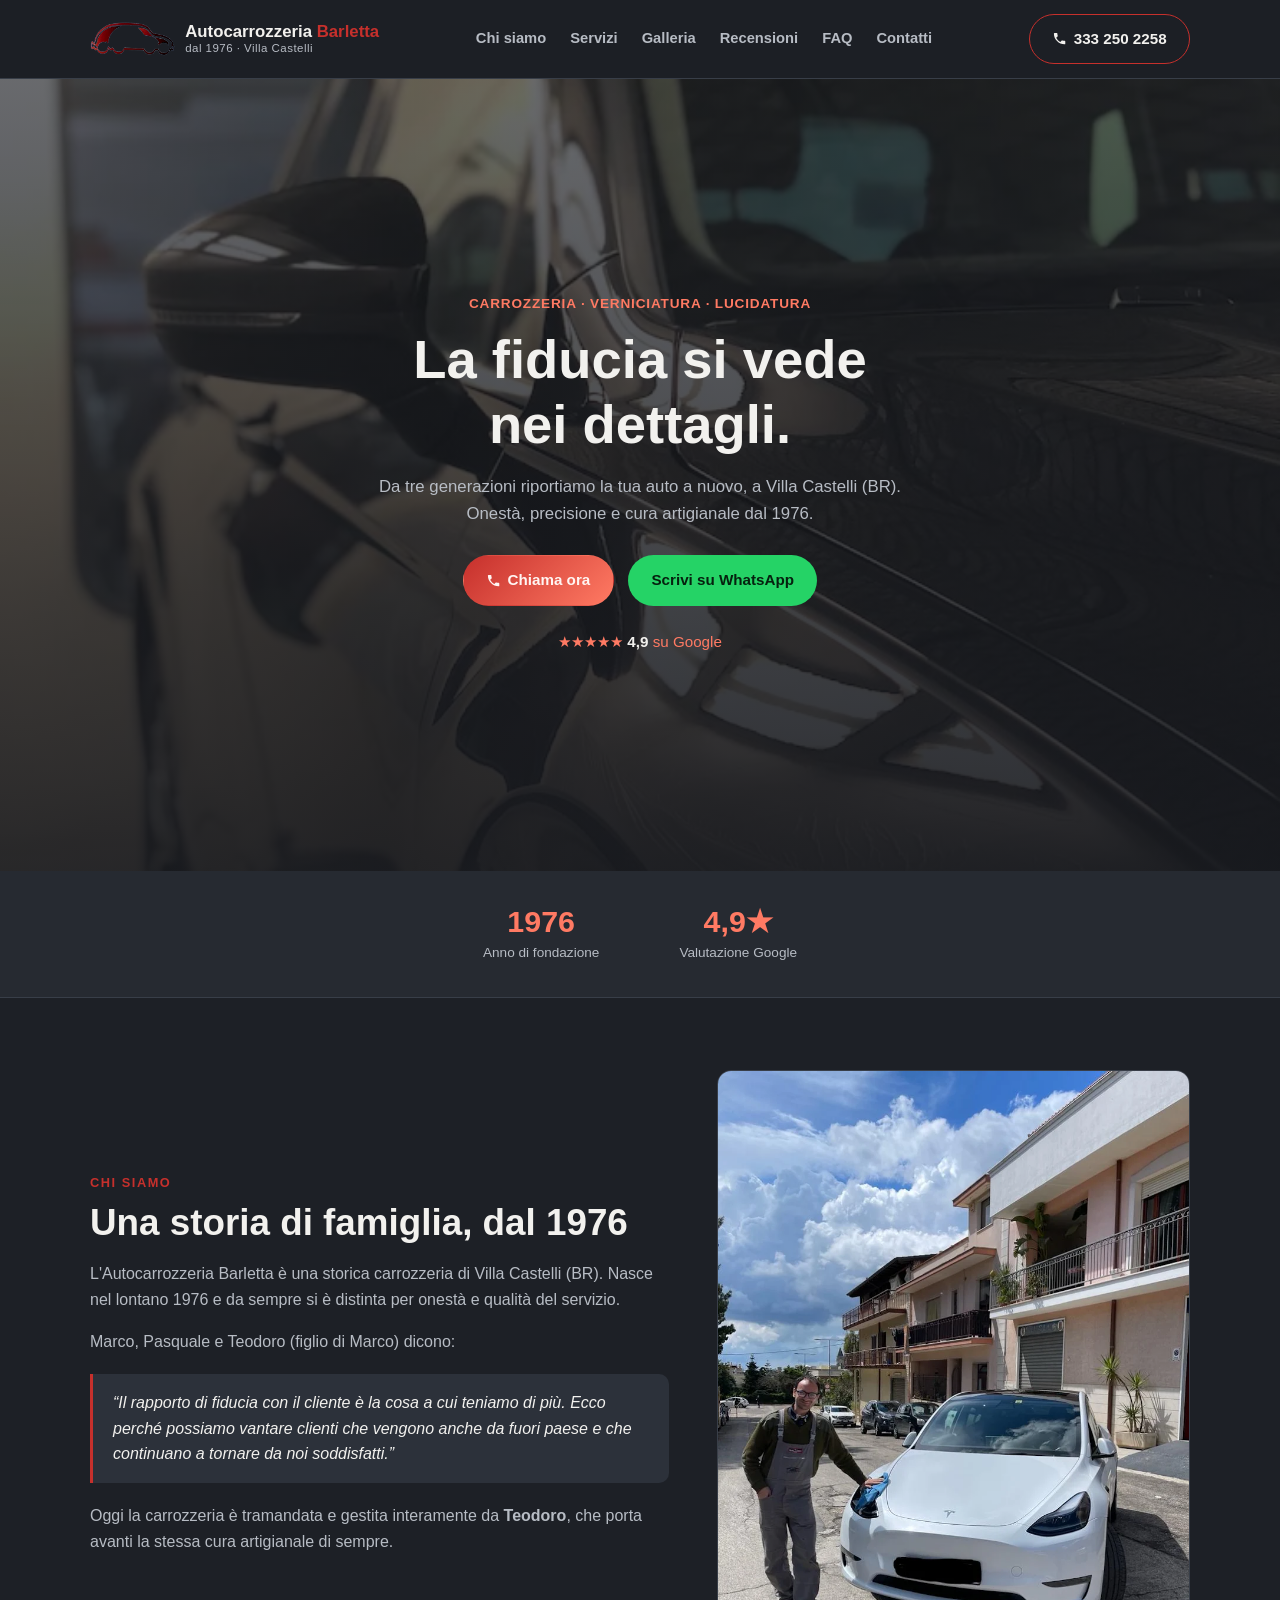
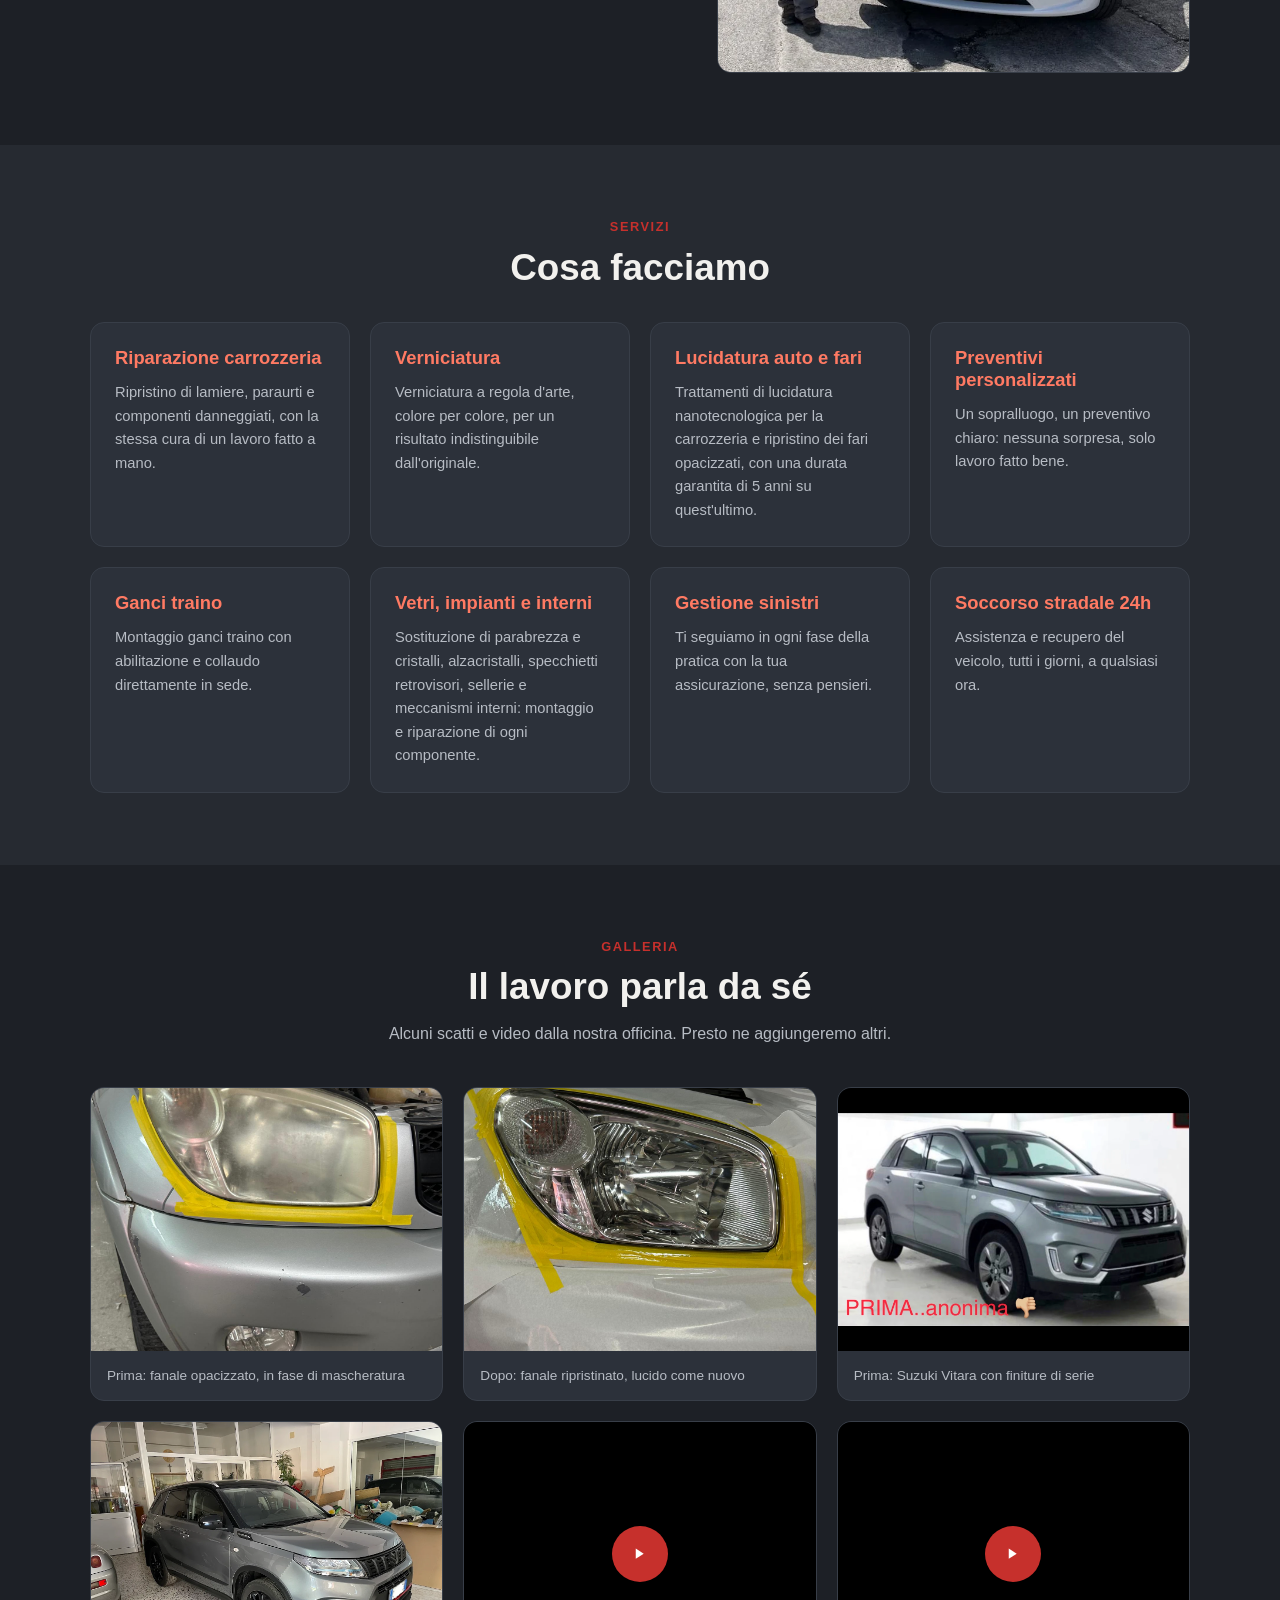
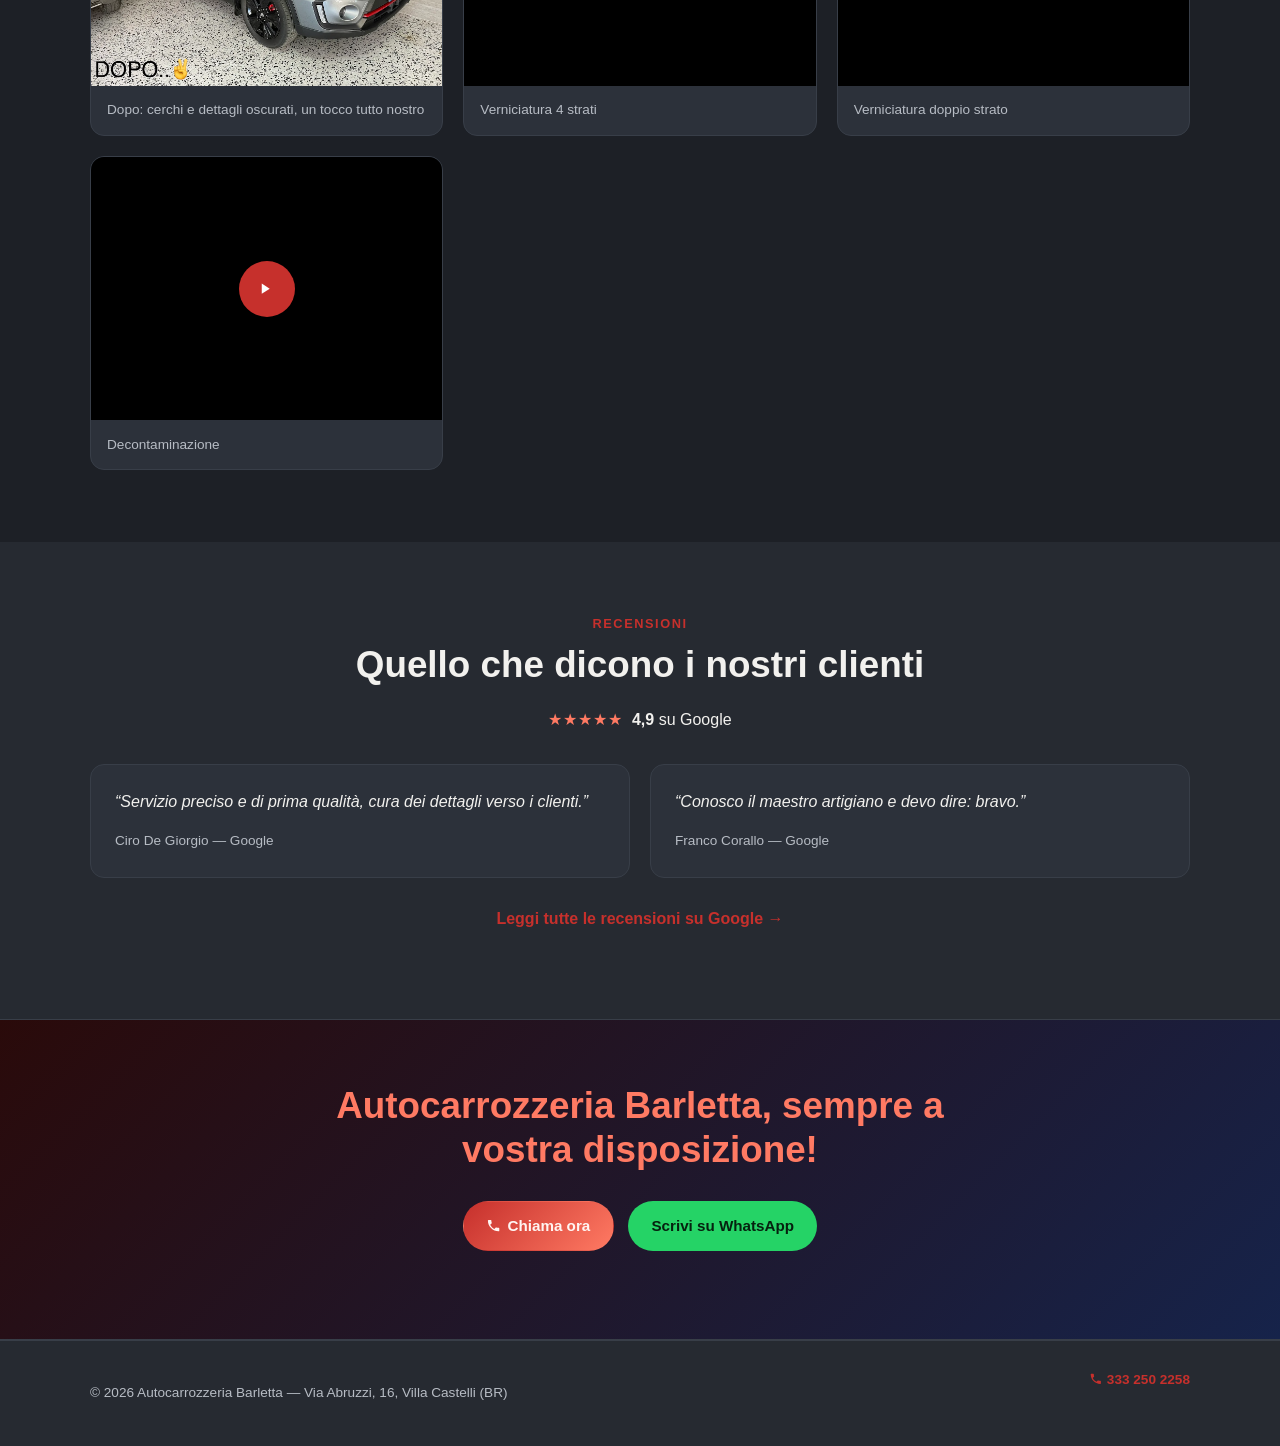
==== commit d05efee1: "Amplia i dati strutturati e traccia i click sui contatti Il markup JSON-LD aveva già indirizzo, tele" ====
--- a/index.html
+++ b/index.html
@@ -40,12 +40,12 @@
 <meta name="twitter:image" content="https://autocarrozzeriabarletta.github.io/assets/img/immagine-sfondo.webp">
 
 <link rel="icon" href="assets/img/logo-icon.png">
-<link rel="stylesheet" href="styles.css?v=4">
+<link rel="stylesheet" href="styles.css?v=6">
 
 <script type="application/ld+json">
 {
   "@context": "https://schema.org",
-  "@type": "AutoBodyShop",
+  "@type": ["AutoBodyShop", "AutoRepair"],
   "name": "Autocarrozzeria Barletta",
   "image": "https://autocarrozzeriabarletta.github.io/assets/img/immagine-sfondo.webp",
   "logo": "https://autocarrozzeriabarletta.github.io/assets/img/logo.png",
@@ -147,11 +147,14 @@
 
   <!-- HERO -->
   <section class="hero">
-    <div class="hero-media" aria-hidden="true">
-      <video autoplay muted loop playsinline preload="auto" poster="assets/img/immagine-sfondo.webp">
+    <div class="hero-media">
+      <video muted loop playsinline preload="auto" poster="assets/img/immagine-sfondo.webp" aria-hidden="true">
         <source src="assets/video/hero-sfondo.mp4" type="video/mp4">
       </video>
       <div class="hero-overlay"></div>
+      <button class="hero-play-btn video-play-btn" type="button" aria-label="Riproduci video" hidden>
+        <svg viewBox="0 0 24 24" width="1.6em" height="1.6em" fill="currentColor" aria-hidden="true"><path d="M8 5v14l11-7z"/></svg>
+      </button>
     </div>
     <div class="container hero-content">
       <p class="eyelash">Carrozzeria &middot; Verniciatura &middot; Lucidatura</p>
@@ -338,6 +341,6 @@
   </div>
 </footer>
 
-<script src="script.js?v=2"></script>
+<script src="script.js?v=5"></script>
 </body>
 </html>
--- a/styles.css
+++ b/styles.css
@@ -108,7 +108,10 @@
 
 .header-actions .header-call {
   display: none;
-}
+  border-color: var(--accent);
+  color: var(--text);
+}
+.header-actions .header-call:hover { background: var(--accent); }
 @media (min-width: 1024px) {
   .header-actions .header-call { display: inline-flex; }
 }
@@ -372,7 +375,8 @@
   height: 56px;
   border-radius: 50%;
   border: none;
-  background: rgba(0, 0, 0, 0.55);
+  background: var(--accent);
+  box-shadow: 0 4px 14px rgba(0, 0, 0, 0.45);
   color: #fff;
   display: flex;
   align-items: center;
@@ -381,8 +385,18 @@
   cursor: pointer;
   transition: background 0.15s ease, transform 0.15s ease;
 }
-.video-play-btn:hover { background: var(--accent); transform: scale(1.05); }
+.video-play-btn:hover { background: var(--accent-2); transform: scale(1.05); }
 .video-play-btn[hidden] { display: none; }
+
+.hero-play-btn {
+  inset: auto;
+  bottom: 1.5rem;
+  right: 1.5rem;
+  margin: 0;
+  width: 64px;
+  height: 64px;
+  z-index: 2;
+}
 .gallery-item figcaption {
   padding: 0.85rem 1rem;
   font-size: 0.85rem;
@@ -539,7 +553,7 @@
   .gallery-grid { grid-template-columns: 1fr; }
   .hero { min-height: 0; }
   .hero-content { padding-top: 3rem; padding-bottom: 3rem; }
-  .video-play-btn { display: none; }
+  .gallery-item .video-play-btn { display: none; }
 }
 
 @media (max-width: 480px) {
